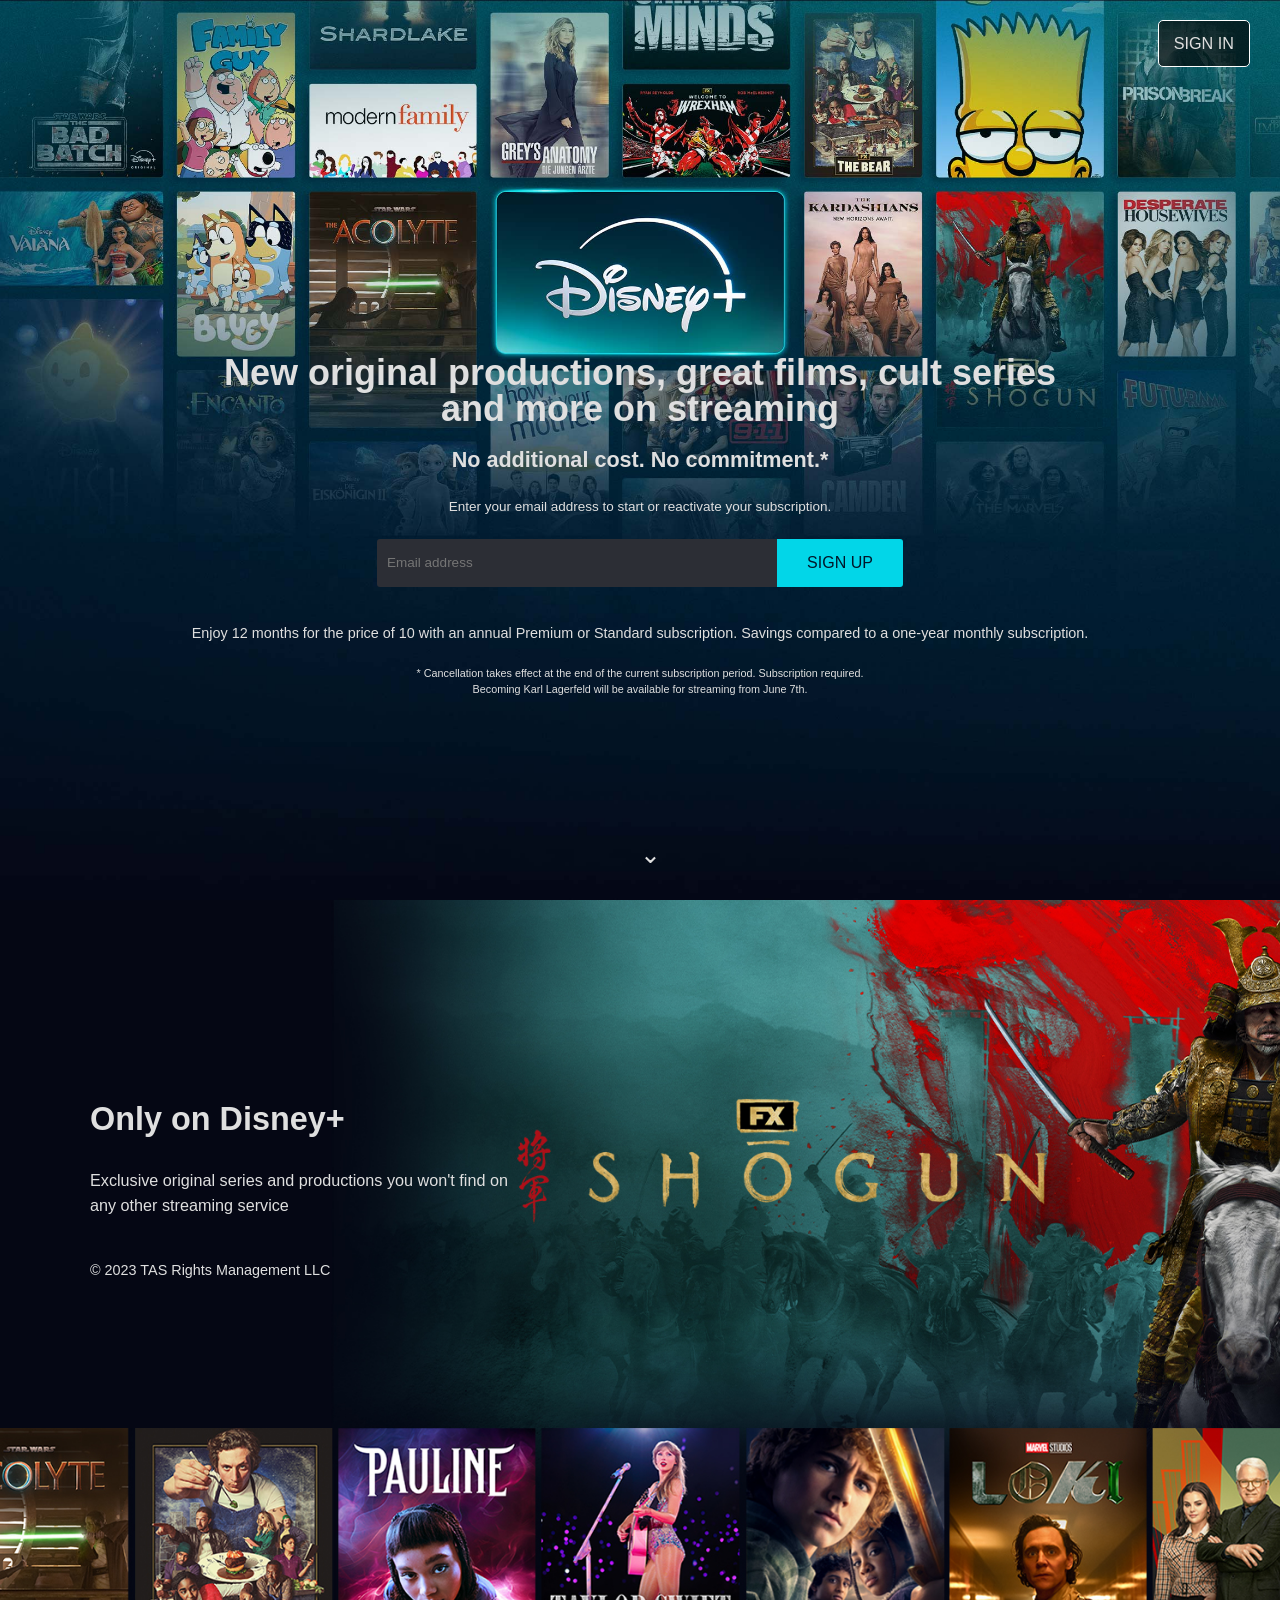
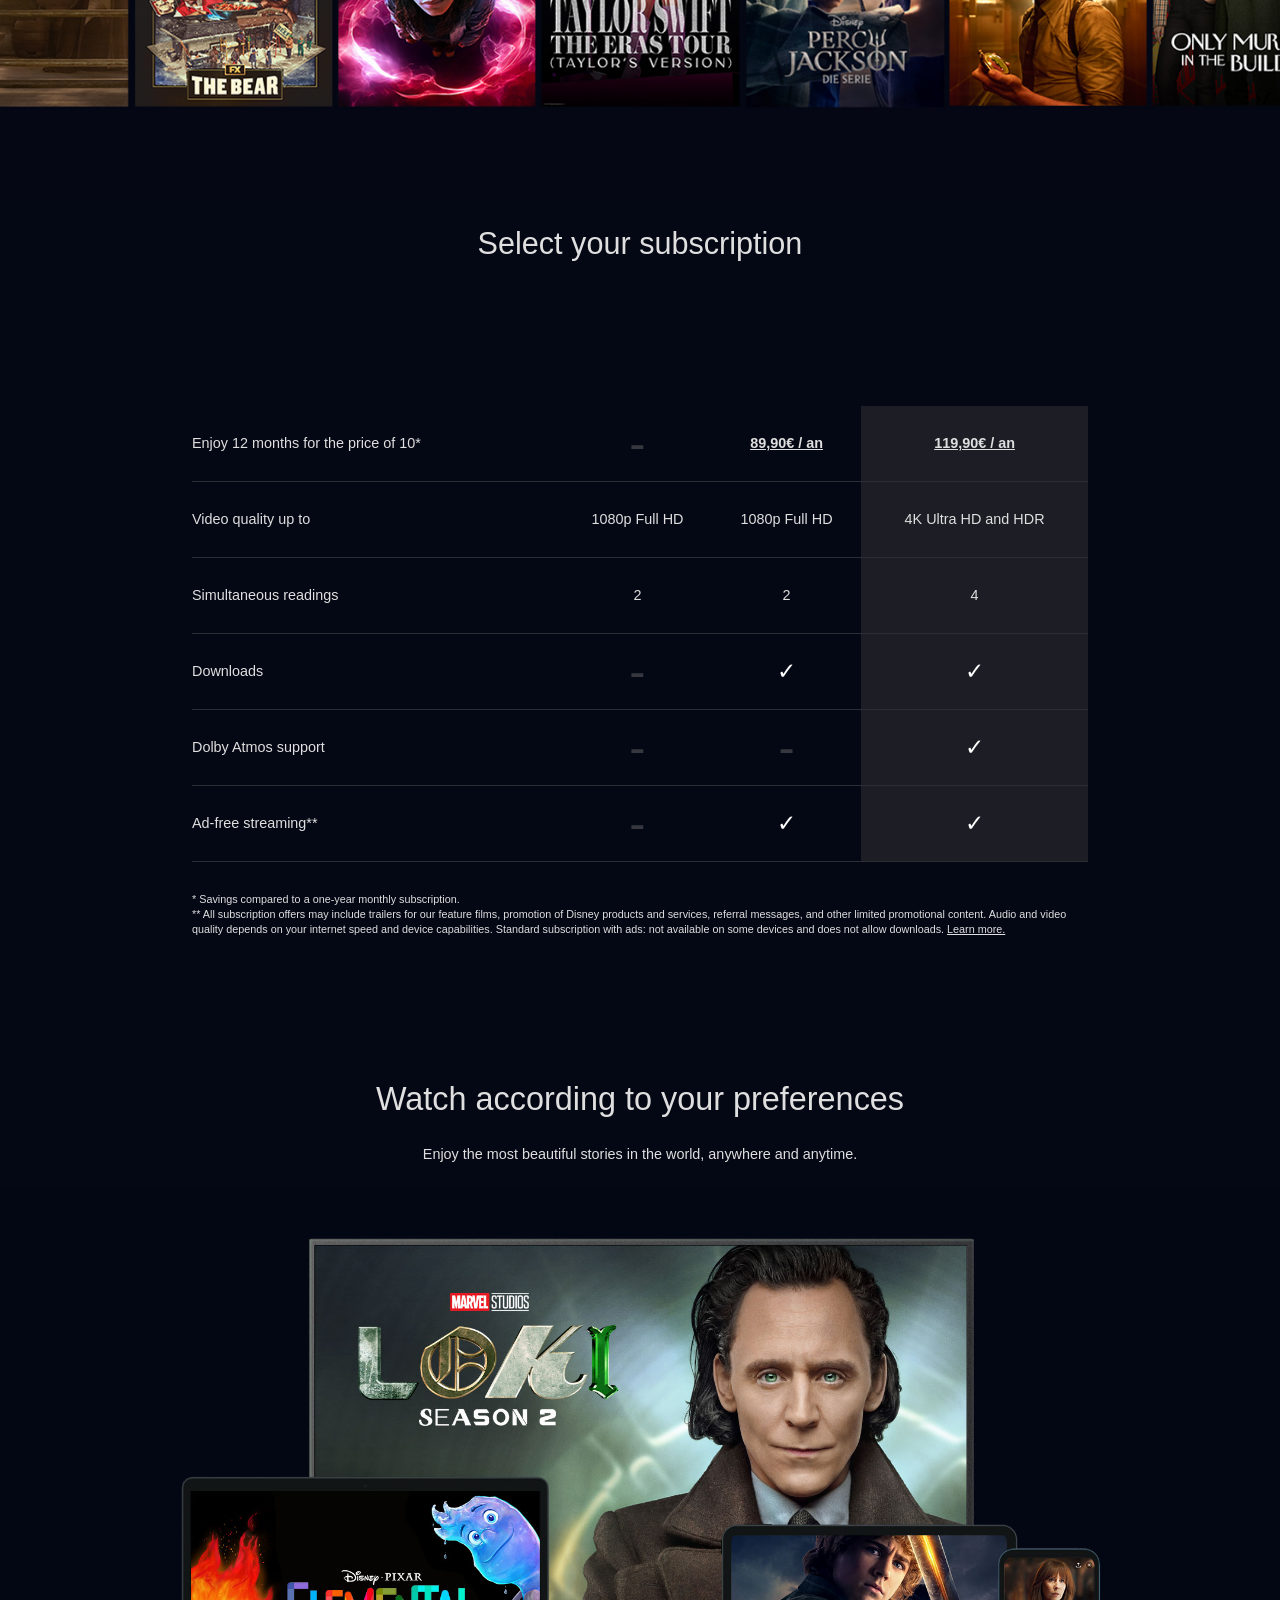
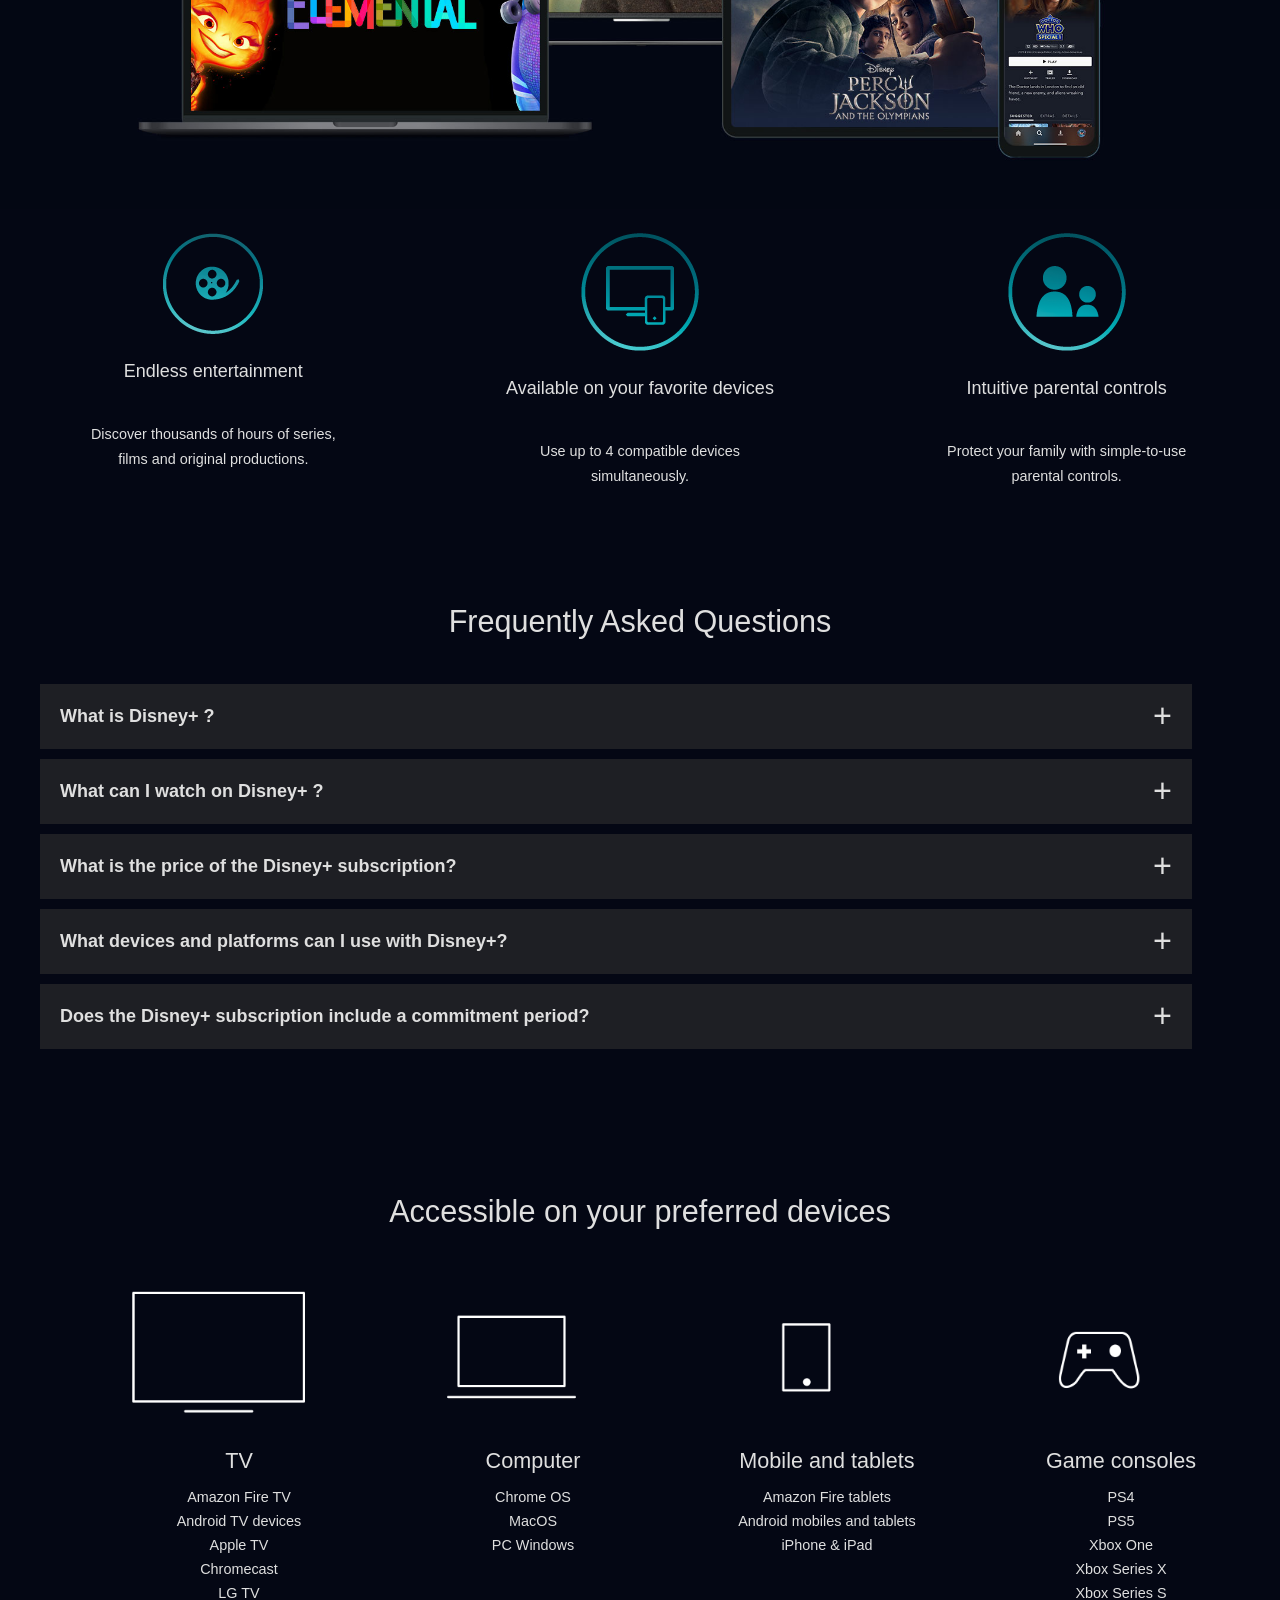
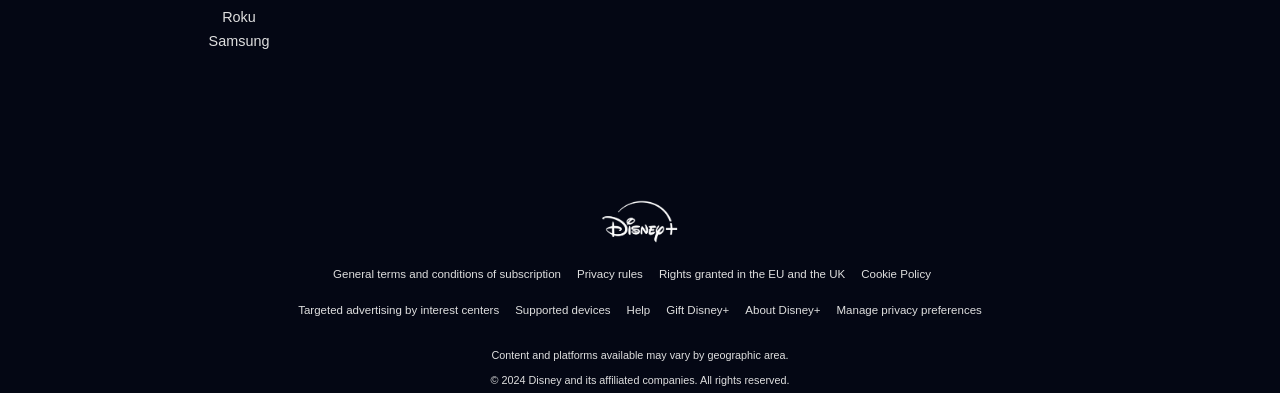
==== index_en.html @ adf080f6 "Ajout de la version anglaise du site" ====
<!DOCTYPE html>
<html lang="en">

<head>
    <meta charset="UTF-8">
    <meta name="viewport" content="width=device-width, initial-scale=1.0">
    <link rel="stylesheet" href="./css/normalize.css">
    <link rel="stylesheet" href="./css/style.css">
    <link rel="icon" href="./img/favicon-v2.ico" type="image/x-icon">
    <title>Disney+</title>
</head>

<body>
    <section class="page_accueil">
        <header class="header_disney">
            <a href="https://www.disneyplus.com/identity/login/enter-email" class="btn_identification">SIGN IN</a>
        </header>
        <div class="texte_central">
            <h1>New original productions, great films, cult series <br> and more on streaming</h1>
            <p class="engagement">No additional cost. No commitment.*</p>
            <p class="instruction">Enter your email address to start or reactivate your subscription.</p>
            <form class="formulaire">
                <input type="email" name="champ_mail" id="id_mail" placeholder="Email address" required>
                <button type="submit" class="btn_incription">SIGN UP</button>
            </form>
            <p class="offre">Enjoy 12 months for the price of 10 with an annual Premium or Standard subscription.
                Savings compared to a one-year monthly subscription.</p>
            <div>
                <p class="note_bas">* Cancellation takes effect at the end of the current subscription period.
                    Subscription required.</p>
                <p class="note_bas">Becoming Karl Lagerfeld will be available for streaming from June 7th.</p>
            </div>

            <div class="fleche"><a href="#disney">⌄</a></div>
        </div>

    </section>

    <section class="section_disney" id="disney">
        <div class="div_disney">
            <h2>Only on Disney+</h2>
            <p class="text_disney">Exclusive original series and productions you won't find on <br> any other streaming
                service</p>
            <p class="copy">© 2023 TAS Rights Management LLC</p>
        </div>
    </section>
    <section class="abonnement">
        <div class="container_abonnement">
            <h3 class="titre_abonnement">Select your subscription</h3>
            <div class="tableau_abonnement">
                <table>
                    <tbody>
                        <tr>
                            <th>Enjoy 12 months for the price of 10*</th>
                            <td class="trait">-</td>
                            <td class="prix">89,90€ / an</td>
                            <td class="prix fin">119,90€ / an</td>
                        </tr>

                        <tr>
                            <th>Video quality up to</th>
                            <td>1080p Full HD</td>
                            <td>1080p Full HD</td>
                            <td class="fin">4K Ultra HD and HDR</td>
                        </tr>
                        <tr>
                            <th>Simultaneous readings</th>
                            <td>2</td>
                            <td>2</td>
                            <td class="fin">4</td>
                        </tr>
                        <tr>
                            <th>Downloads</th>
                            <td class="trait">-</td>
                            <td class="coche">✓</td>
                            <td class="coche fin">✓</td>
                        </tr>
                        <tr>
                            <th>Dolby Atmos support</th>
                            <td class="trait">-</td>
                            <td class="trait">-</td>
                            <td class="coche fin">✓</td>
                        </tr>
                        <tr>
                            <th>Ad-free streaming**</th>
                            <td class="trait">-</td>
                            <td class="coche">✓</td>
                            <td class="coche fin">✓</td>
                        </tr>
                    </tbody>
                </table>
            </div>
            <div class="note_bas_tableau">
                <p>* Savings compared to a one-year monthly subscription.<br>** All subscription offers may include
                    trailers for our feature films, promotion of Disney products and services, referral messages, and
                    other limited promotional content. Audio and video quality depends on your internet speed and device
                    capabilities. Standard subscription with ads: not available on some devices and does not allow
                    downloads. <a
                        href="https://help.disneyplus.com/?utm_source=disneyplus&utm_medium=web&utm_campaign=EMEA-comp-chart&utm_content=home-page">Learn
                        more.</a></p>
            </div>
        </div>
    </section>
    <section class="pub">
        <h2>Watch according to your preferences</h2>
        <p>Enjoy the most beautiful stories in the world, anywhere and anytime.</p>
        <div class="image_pub"><img src="./img/original.jpeg" alt="Photo Loki"></div>
        <div class="benef_ligne">
            <div class="benef_item">
                <img src="./img/logo-bobine-film.png" alt="logo bobine de film">
                <h3>Endless entertainment</h3>
                <p>Discover thousands of hours of series, films and original productions.</p>
            </div>
            <div class="benef_item">
                <img src="./img/logo-ecran-couleur.png" alt="logo ecran">
                <h3>Available on your favorite devices</h3>
                <p>Use up to 4 compatible devices simultaneously.</p>
            </div>
            <div class="benef_item">
                <img src="./img/original_9.png" alt="Logo contrôle parental">
                <h3>Intuitive parental controls</h3>
                <p>Protect your family with simple-to-use parental controls.</p>
            </div>
        </div>
    </section>
    <section class="faq">
        <h3>Frequently Asked Questions</h3>
        <div class="contenu_faq">
            <div class="faq_item">
                <p class="faq_question">What is Disney+ ?<span class="icon">+</span></p>
                <div class="faq_reponse">
                    <p>Disney+ is the destination for all Disney, Pixar, Marvel, Star Wars, National
                        Geographic,Star and more.</p>
                </div>
            </div>
            <div class="faq_item">
                <p class="faq_question">What can I watch on Disney+ ? <span class="icon">+</span></p>
                <div class="faq_reponse">
                    <p>Disney+ offers a growing collection of stories:</p>
                    <ul>
                        <li>Exclusive original series and films</li>
                        <li>Timeless classics and recent successes from Walt Disney Animation Studios</li>
                        <li>Endless entertainment with comedies, dramas, stories inspired by real events and many other
                            contents</li>
                        <li>Moving stories for all ages animated by talented artists from Pixar
                        </li>
                        <li>The entire Star Wars saga and a large part of the Marvel Cinematic Universe</li>
                        <li>National Geographic documentaries, special productions, and much more.</li>
                    </ul>
                </div>
            </div>
            <div class="faq_item">
                <p class="faq_question">What is the price of the Disney+ subscription? <span class="icon">+</span></p>
                <div class="faq_reponse">
                    <p>You can choose among three subscription levels on Disney+:</p>
                    <ul>
                        <li>Premium (11,99 €/month or 119,90 €/year): Resolution up to 4K Ultra HD and HDR. 4
                            simultaneous
                            views. Downloads for offline viewing up to 10 devices. Dolby Atmos sound on compatible
                            content. No advertising.</li>
                        <li>Standard (8,99 €/month or 89,90 €/year): Resolution up to 1080p Full HD. 2 simultaneous
                            views.
                            Downloads for offline playback on up to 10 devices. 5.1 surround sound on compatible
                            content. Ad-free.</li>
                        <li>Standard with ads (5.99 €/month): Resolution up to 1080p Full HD. 2 simultaneous playbacks.
                            5.1 surround sound on compatible content.</li>
                    </ul>
                    <p>At the end of your subscription period, your subscription will automatically renew for the same
                        period at the then-current Premium rate (currently those listed above), unless you cancel it
                        beforehand or select a different offer.<br><br>You can also gift a year of Disney+ to a friend
                        or family member by clicking here.</p>
                    <p class="disclaimer">All subscription offers may include trailers for our feature films, promotion
                        of Disney products and services, referral messages, and other limited promotional content. Audio
                        and video quality depends on your internet speed and device capabilities. Standard subscription
                        with ads: not available on some devices and does not allow downloads. Learn more.</p>
                </div>
            </div>
            <div class="faq_item">
                <p class="faq_question">What devices and platforms can I use with Disney+? <span
                        class="icon">+</span></p>
                <div class="faq_reponse">
                    <p>Disney+ is accessible on mobiles, web browsers, gaming consoles, TV decoders and connected TVs. Click here to find the complete list of compatible devices.</p>
                </div>
            </div>
            <div class="faq_item">
                <p class="faq_question">Does the Disney+ subscription include a commitment period?<span
                        class="icon">+</span></p>
                <div class="faq_reponse">
                    <p>Disney+ is without commitment and you can cancel your subscription whenever you want.
                        Cancellation will be effective at the end of the period for which you have paid. To cancel your
                        subscription, follow these 6 steps:</p>
                    <ol>
                        <li>Log in at www.DisneyPlus.com</li>
                        <li>Select your profile</li>
                        <li>Select Account</li>
                        <li>Select your subscription</li>
                        <li>Select Cancel subscription</li>
                        <li>Select Continue to cancel</li>
                    </ol>
                    <p>For more information, click here.</p>
                </div>
            </div>
        </div>
    </section>
    <section class="appareil">
        <h3>Accessible on your preferred devices</h3>
        <div class="appareil_container">
            <div class="appareil_item">
                <img src="./img/logo-television.png" alt="TV" class="appareil_icon">
                <h3>TV</h3>
                <ul>
                    <li>Amazon Fire TV</li>
                    <li>Android TV devices</li>
                    <li>Apple TV</li>
                    <li>Chromecast</li>
                    <li>LG TV</li>
                    <li>Roku</li>
                    <li>Samsung</li>
                </ul>
            </div>
            <div class="appareil_item">
                <img src="./img/logo-ecran-ordinateur.png" alt="Computer" class="appareil_icon">
                <h3>Computer</h3>
                <ul>
                    <li>Chrome OS</li>
                    <li>MacOS</li>
                    <li>PC Windows</li>
                </ul>
            </div>
            <div class="appareil_item">
                <img src="./img/logo-tablet.png" alt="Mobile" class="appareil_icon">
                <h3>Mobile and tablets</h3>
                <ul>
                    <li>Amazon Fire tablets</li>
                    <li>Android mobiles and tablets</li>
                    <li>iPhone & iPad</li>
                </ul>
            </div>
            <div class="appareil_item">
                <img src="./img/logo-manette.png" alt="Console" class="appareil_icon">
                <h3>Game consoles</h3>
                <ul>
                    <li>PS4</li>
                    <li>PS5</li>
                    <li>Xbox One</li>
                    <li>Xbox Series X</li>
                    <li>Xbox Series S</li>
                </ul>
            </div>
        </div>
    </section>
    <footer>
        <div class="footer_container">
            <div class="footer_logo">
                <img src="./img/grand-logo-disney-plus.png" alt="logo Disney+" class="logo_disney_bas">
            </div>
            <div class="footer_liens">
                <ul>
                    <li> <a href="https://www.disneyplus.com/fr-fr/legal/conditions-g%C3%A9n%C3%A9rales-d'abonnement">General terms and conditions of subscription</a></li>
                    <li> <a href="https://www.disneyplus.com/fr-fr/legal/r%C3%A8gles-de-respect-de-la-vie-priv%C3%A9e">Privacy rules</a></li>
                    <li>
                        <a href="https://www.disneyplus.com/fr-fr/legal/droits-donn%C3%A9es-dans-l'ue-et-au-r-u">Rights granted in the EU and the UK</a>
                    </li>
                    <li> <a href="https://www.disneyplus.com/fr-fr/legal/politique-de-cookies">Cookie Policy</a>
                    </li>
                    <li></li>
                </ul>
                <ul>
                    <li><a href="#">Targeted advertising by interest centers</a></li>
                    <li><a
                            href="https://help.disneyplus.com/article/disneyplus-devices-supported/?utm_source=disneyplus&utm_medium=web&utm_campaign=unauthenticated-site-footer&utm_content=supported-devices">Supported devices</a></li>
                    <li> <a
                            href="https://help.disneyplus.com/?utm_source=disneyplus&utm_medium=web&utm_campaign=unauthenticated-site-footer&utm_content=home-page">Help</a>
                    </li>
                    <li> <a href="https://www.disneyplus.com/fr-fr/welcome/gift-subscription">Gift Disney+</a></li>
                    <li><a
                            href="https://help.disneyplus.com/article/disneyplus-introduction?utm_source=disneyplus&utm_medium=web&utm_campaign=unauthenticated-site-footer&utm_content=introduction">About Disney+</a></li>
                    <li><a href="https://www.disneyplus.com/fr-fr">Manage privacy preferences</a></li>
                </ul>
            </div>
            <div class="copyright">
                <p>Content and platforms available may vary by geographic area.</p>
                <p>© 2024 Disney and its affiliated companies. All rights reserved.</p>
            </div>
        </div>
    </footer>
    <script src="./js/faq.js"></script>
</body>

</html>
---- css/style.css ----
* {
  font-family: Inspire, sans-serif;
  font-style: normal;
  font-weight: 400;
  color: rgb(223, 223, 223);
  font-size: 18px;
  line-height: 25px;
  
}
*, *::before, *::after {
  box-sizing: border-box;
}

html,
body {
  width: 100%;
  overflow-x: hidden;
}

body {
  background-color: #040714 ;
  margin: 0;
}

.header_disney {
  display: flex;
  justify-content: flex-end;
  padding: 20px 30px;
}
#id_mail {
  padding: 10px;
  height: 48px;
  width: 400px;
  border: none;
  border-radius: 3px 0 0 3px;
  font-size: 0.75em;
  background-color: #2c2e35;
  margin: 0;
}

.btn_identification {
  text-decoration: none;
  background-color: #040404ac;
  display: inline-block;
  padding: 10px 15px;
  border: 1px solid white;
  border-radius: 5px;
  font-size: 0.9em;
}

.page_accueil {
  background-image: url(../img/original_2.jpeg);
  background-size: cover;
  background-repeat: no-repeat;
  background-position: center;
  min-height: 100vh;
  position: relative;
  background-color: rgba(0, 0, 0, 0.4);
  display: flex;
  flex-direction: column;
}

.texte_central {
  display: flex;
  flex-direction: column;
  justify-content: center;
  align-items: center;
  text-align: center;
  padding: 0 20px;
  margin-top: 70px;
  flex: 1;
  
}
.texte_central h1 {
  font-size: 2em;
  font-weight: 600;
  line-height: 1em;
  margin: 0;
}
.engagement {
  font-size: 1.2em;
  margin-top: 20px;
  font-weight: 600;
}
.instruction {
  font-size: 0.75em;
  font-weight: 200;
  margin: 0;
  padding: 0;
}

.formulaire {
  display: flex;
  flex-direction: row;
  gap: 0;
  justify-content: center;
  align-items: stretch;
  flex-wrap: nowrap;
  width: min(92%, 640px);
  margin: 20px auto;

}
#id_mail {
  padding: 10px;
  height: 48px;
  width: 100%;
  max-width: 400px;
  min-width: 0;
  flex: 1 1 auto;
  border: none;
  border-radius: 3px 0 0 3px;
  font-size: 0.75em;
  background-color: #2c2e35;
  margin: 0;
}

.btn_incription {
  background-color: #02d6e8;
  border: none;
  font-size: 16px;
  color: #02172a;
  padding: 8px 30px;
  white-space: nowrap;
  font-weight: 450;
  border-radius: 0 3px 3px 0;
  margin: 0;
  cursor: pointer;
}

@media (max-width: 768px) {
  .formulaire {
    flex-direction: column;
    gap: 10px;
    width: min(92%, 460px);
  }

  #id_mail {
    max-width: none;
    box-sizing: border-box;
    border-radius: 3px;
    height: auto;
  }

  .btn_incription {
    width: 100%;
    border-radius: 3px;
    padding: 10px 16px;
  }
}

.offre{
    font-size: 0.8em;
    font-weight: 200;
}

.note_bas{
    font-size: 0.6em;
    line-height: 0.4em;
    font-weight: 100;
}

.fleche{
  position: absolute;
  left: 50%;
  bottom: 30px;
}



.fleche a{
    font-size: 1.4em;
    text-decoration: none;
}

.fleche:hover {
    animation: bounce 3s infinite;
}
@keyframes bounce {
  0%, 100% {
    transform: translateY(0);
  }
  50% {
    transform: translateY(10px);
  }
}

.section_disney {
  background-image: url(../img/original_4.jpeg);
  background-size: cover;
  background-repeat: no-repeat;
  background-position: center;
  min-height: 100vh;
  position: relative;
  display: flex;
  align-items: center;
}
.section_disney h2 {
  text-align: left;
  margin: 0;
  font-size: 1.8em;
  line-height: 1.1;
  font-weight: bold;
  margin-bottom: 30px;
}
.text_disney {
  font-size: 0.9em;
  font-weight: 100;
  margin: 0;
  padding: 0;
}
.copy {
  font-size: 0.8em;
  font-weight: 100;
  margin-top: 40px;
}
.div_disney {
  max-width: 600px;
  padding: 0 50px;
  transform: translate(40px, -150px);

}

.titre_abonnement {
  text-align: center;
  font-size: 1.7em;
  margin-bottom: 150px;
}

table, td {
  border-bottom: 1px solid #2c2e35;
  border-collapse: collapse;
  
  text-align: center;
  font-weight: 200;
  font-size: 0.8em;
  margin: 0 auto;
  
}
th{
  border-bottom: 1px solid #2c2e35;
  border-collapse: collapse;
  font-weight: 200;
  font-size: 0.8em;
  text-align: left;
  
}

table, tbody, td, th{
  padding: 25px 0px;
}

table{
  width: 70%;
}
.fin{
  background-color: #292a2ea9;
}
.prix{
  font-weight: bold;
  text-decoration: underline;
}

.trait{
  font-size: 2.7em;
  color: #37383f;
}
.coche{
  font-size: 1.3em;
  color: #ffffff;
}

.note_bas_tableau{
  text-align: left;
  width: 70%;
  margin: 0 auto;
  margin-bottom: 150px;
  
}
.note_bas_tableau p{
  font-size: 0.6em;
  font-weight: 100;
  line-height: 1.4em;
  margin: 0;
  padding: 0;
  margin-top: 30px;
}
.note_bas_tableau p + p {
  margin-top: 8px;
}
.note_bas_tableau p a {
  font-size: 1em;
  line-height: inherit;
  font-weight: inherit;
}


.pub{
  align-items: center;
  text-align: center;
  margin-bottom: 100px;
}
.pub h2{
  font-size: 1.8em;
  margin-bottom: 10px;
}
.pub p{
  font-size: 0.8em;
  font-weight: 100;
  margin: 0;
  padding: 20px;
}
.image_pub {
  display: flex;
  justify-content: center;
  align-items: center;
}

.image_pub img {
  margin: 0 auto;
  height: auto;
  width: 100%;
  max-width: 1300px;
}

.benef_ligne {
  display: flex;
  flex-direction: row;
  justify-content: space-around;
  align-items: flex-start;
  flex-wrap: wrap;
  height: auto;
  padding-top: 24px;

}
.benef_item {
  text-align: center;
  width: 300px;
}

.faq{
  margin-bottom: 150px;
}

.faq h3 {
  text-align: center;
  font-size: 1.7em;
  font-weight: 400;
  margin-bottom: 50px;
}

.contenu_faq .faq_item {
  background-color: #1e1f24;
  margin : 0 0 10px 40px;
  width: 90%;
}

.contenu_faq p{
  padding: 20px;
  margin: 0;
  display: flex;
  justify-content: space-between;
  align-items: center;
}

.contenu_faq .faq_question {
  cursor: pointer;
}

.contenu_faq .faq_reponse {
  display: none;
  margin-top: 0;
  padding-top: 0px;
  line-height: 1.5;
  background-color: transparent;
  padding-bottom: 10px;
}
.contenu_faq .faq_reponse p{
  font-size: 0.85em;
  margin: 0;
  padding: 5 20px;
}

.faq_question{
  font-weight: 600;
  font-size: 1em;
}

.contenu_faq .faq_reponse li{
  font-size: 0.85em;
  padding: 5px;
  margin-left: 30px;
}

.contenu_faq .faq_reponse .disclaimer {
  font-size: 0.60em;
  line-height: 1.45;
}

.contenu_faq .faq_reponse ul{
  margin: auto;
}

.contenu_faq .faq_item.active .faq_reponse {
  display: block;
}

.contenu_faq .faq_item.active .faq_question {
  padding-bottom: 8px;
}

.contenu_faq .icon {
  margin-left: 16px;
  font-size: 1.8em;
}

.contenu_faq .faq_item.active .icon {
  font-size: 1.9em;
  line-height: 1;
  display: inline-block;
  transform: scaleX(1.6);
}

.appareil{
  margin-bottom: 150px;
}

.appareil  h3{
  text-align: center;
  font-size: 1.7em;
  font-weight: 400;
  margin-bottom: 50px;
}

.appareil ul {
  list-style: none;
  margin: 0;
  padding: 0;
  width: 100%;
}

.appareil li {
  text-align: center;
  font-size: 0.8em;
  margin-left: 80px;
  margin-bottom: -5px;
  font-weight: 100;
  
}

.appareil_item {
  display: flex;
  flex-direction: column;
  align-items: center;
  text-align: center;
}

.appareil_item h3 {
  text-align: center;
  margin-left: 80px;
  margin-bottom: 12px;
  margin-top: 0;
  font-size: 1.2em;
}

.appareil_item ul {
  width: auto;
  margin: 0 auto;
  display: flex;
  flex-direction: column;
  align-items: center;
  gap: 4px;
}

.appareil_container {
  display: grid;
  grid-template-columns: repeat(auto-fit, minmax(220px, 1fr));
  gap: 24px;
  width: 90%;
  max-width: 1200px;
  margin: 0 auto;
}

.appareil_icon {
  width: clamp(250px, 24vw, 370px);
  height: auto;
  margin: 0 auto 20px;
}






.logo_disney_bas {
  width: 120px;
}

.footer_logo {
  text-align: center;
}

.footer_logo img {
  width: 80px;
}
.footer_liens ul {
  list-style: none;
  display: flex;
  flex-wrap: nowrap;
  justify-content: center;
  gap: 16px;
  margin: 10px auto;
  padding: 0;
  
}

.footer_liens li , .footer_liens a {
  font-size: 0.8em;
  font-weight: 100;
}

.footer_liens a {
  text-decoration: none;
}

.copyright{
  margin-top: 20px;
}

.copyright p{
  text-align: center;
  font-size: 0.6em;
  font-weight: 100;
  margin: 0;
  
}



@media (min-width: 769px) and (max-width: 1024px) {
  .footer_liens ul {
    flex-wrap: wrap;
    overflow-x: hidden;
    justify-content: center;
  }

  .footer_liens li {
    white-space: normal;
  }
}








@media (max-width: 768px) {
  .appareil_container {
    grid-template-columns: repeat(2, minmax(0, 1fr));
  }

  .appareil_icon {
    width: clamp(140px, 28vw, 210px);
  }

  .appareil li, .appareil_item h3  {
    margin-left: 0px;
  }

  .footer_liens ul {
    flex-wrap: wrap;
    overflow-x: hidden;
    justify-content: center;
  }

  .footer_liens li {
    white-space: normal;
  }
}
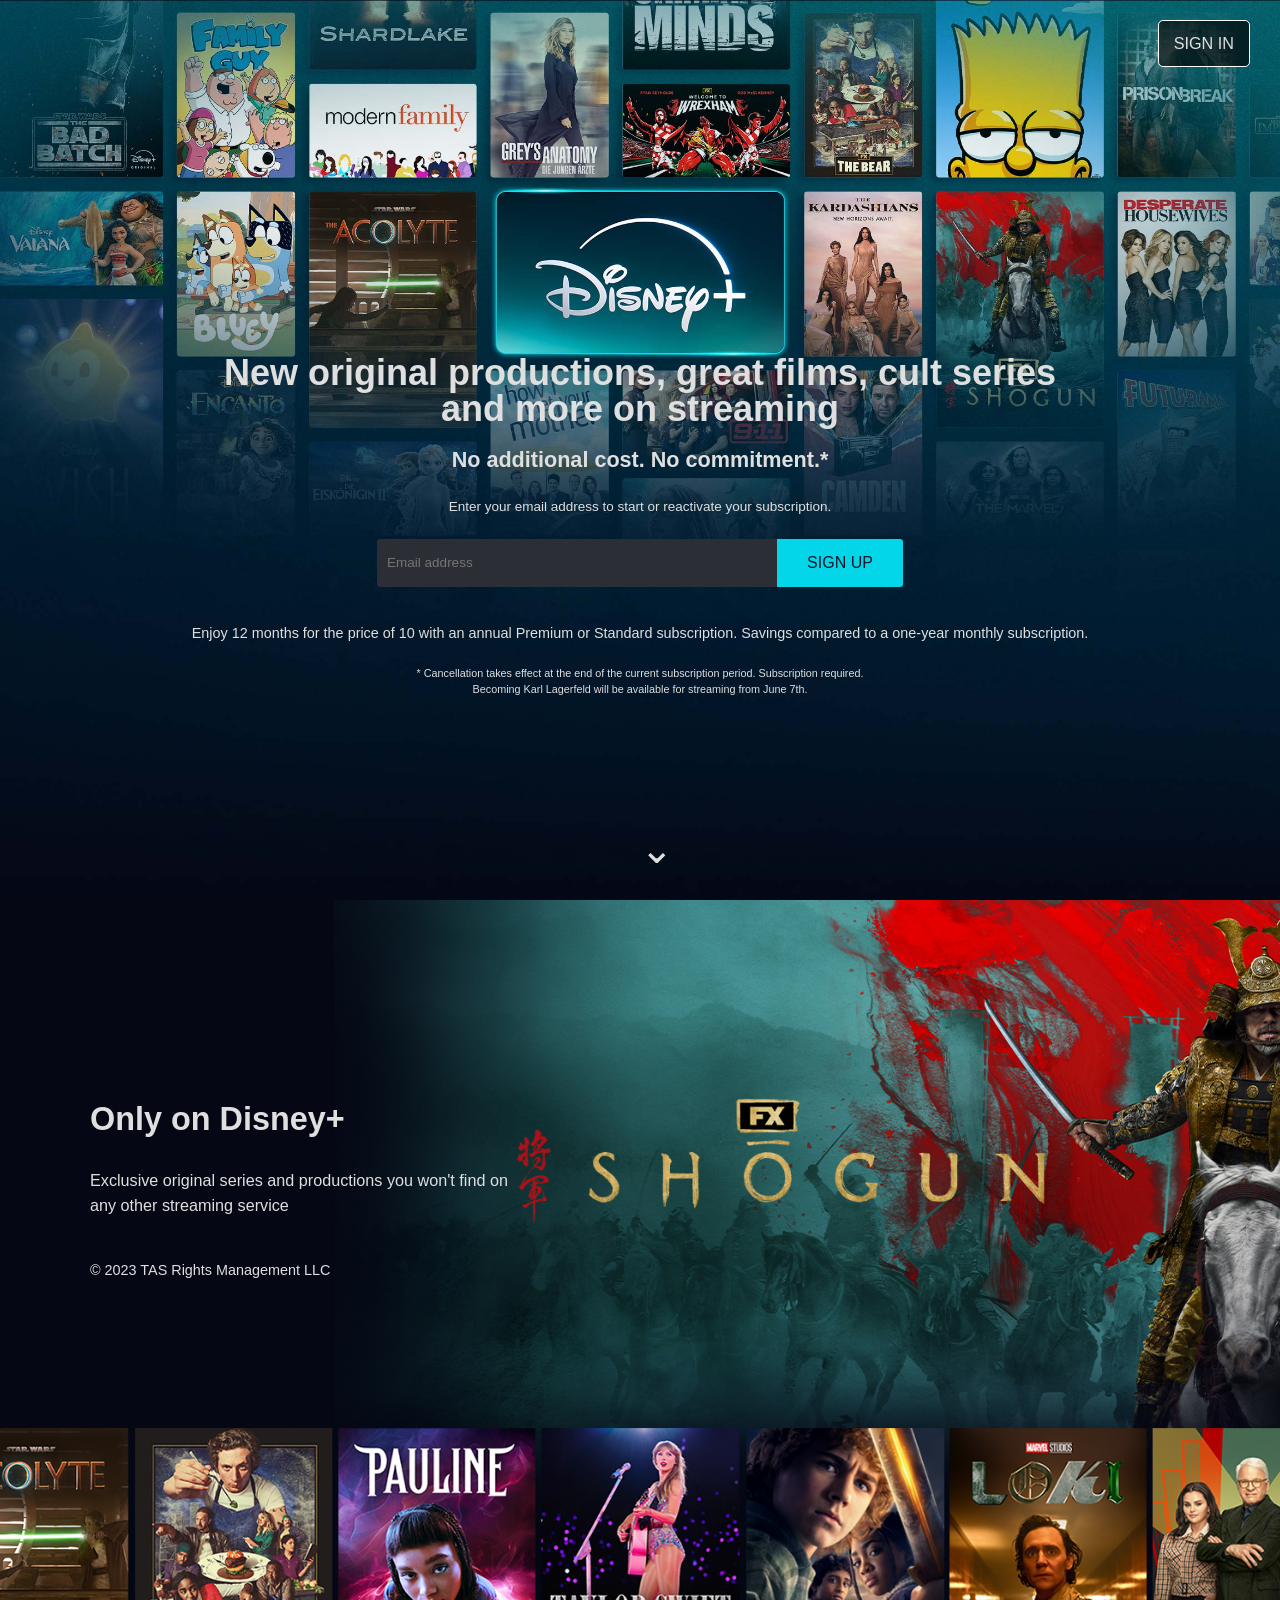
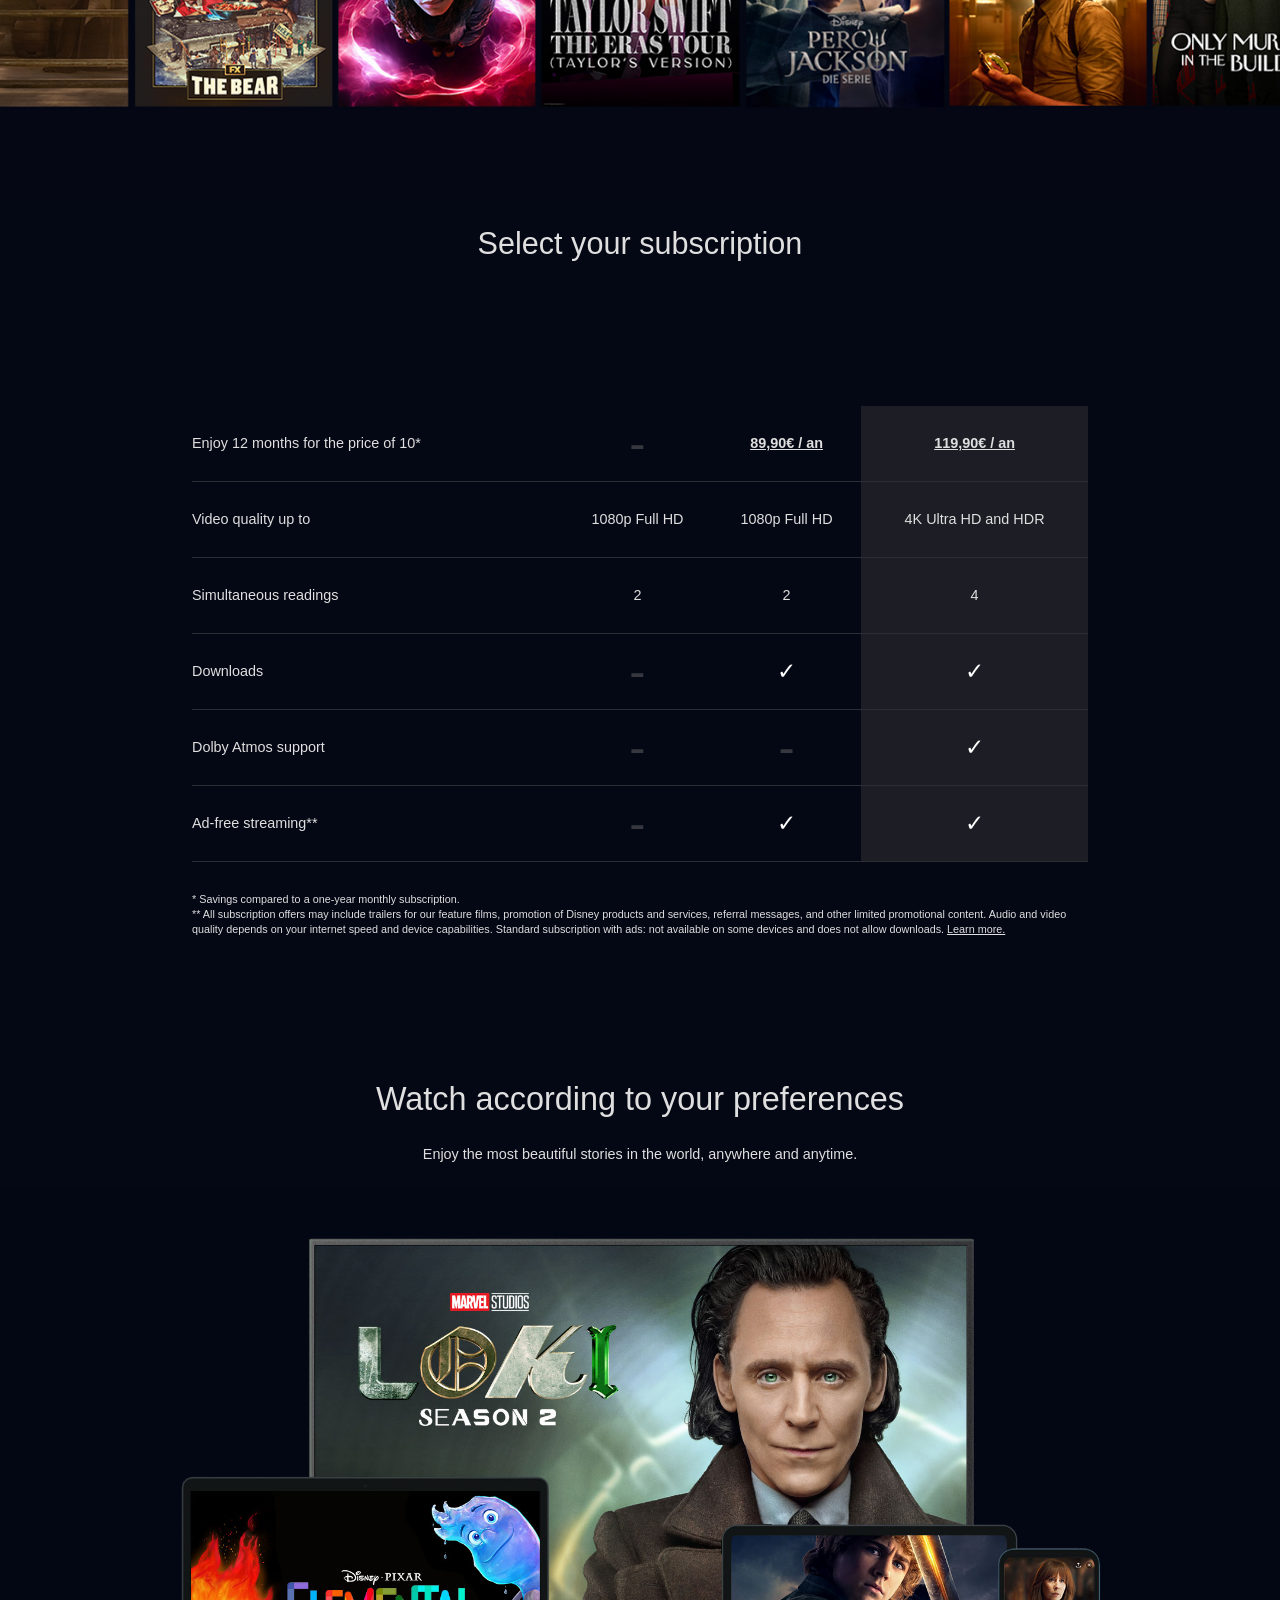
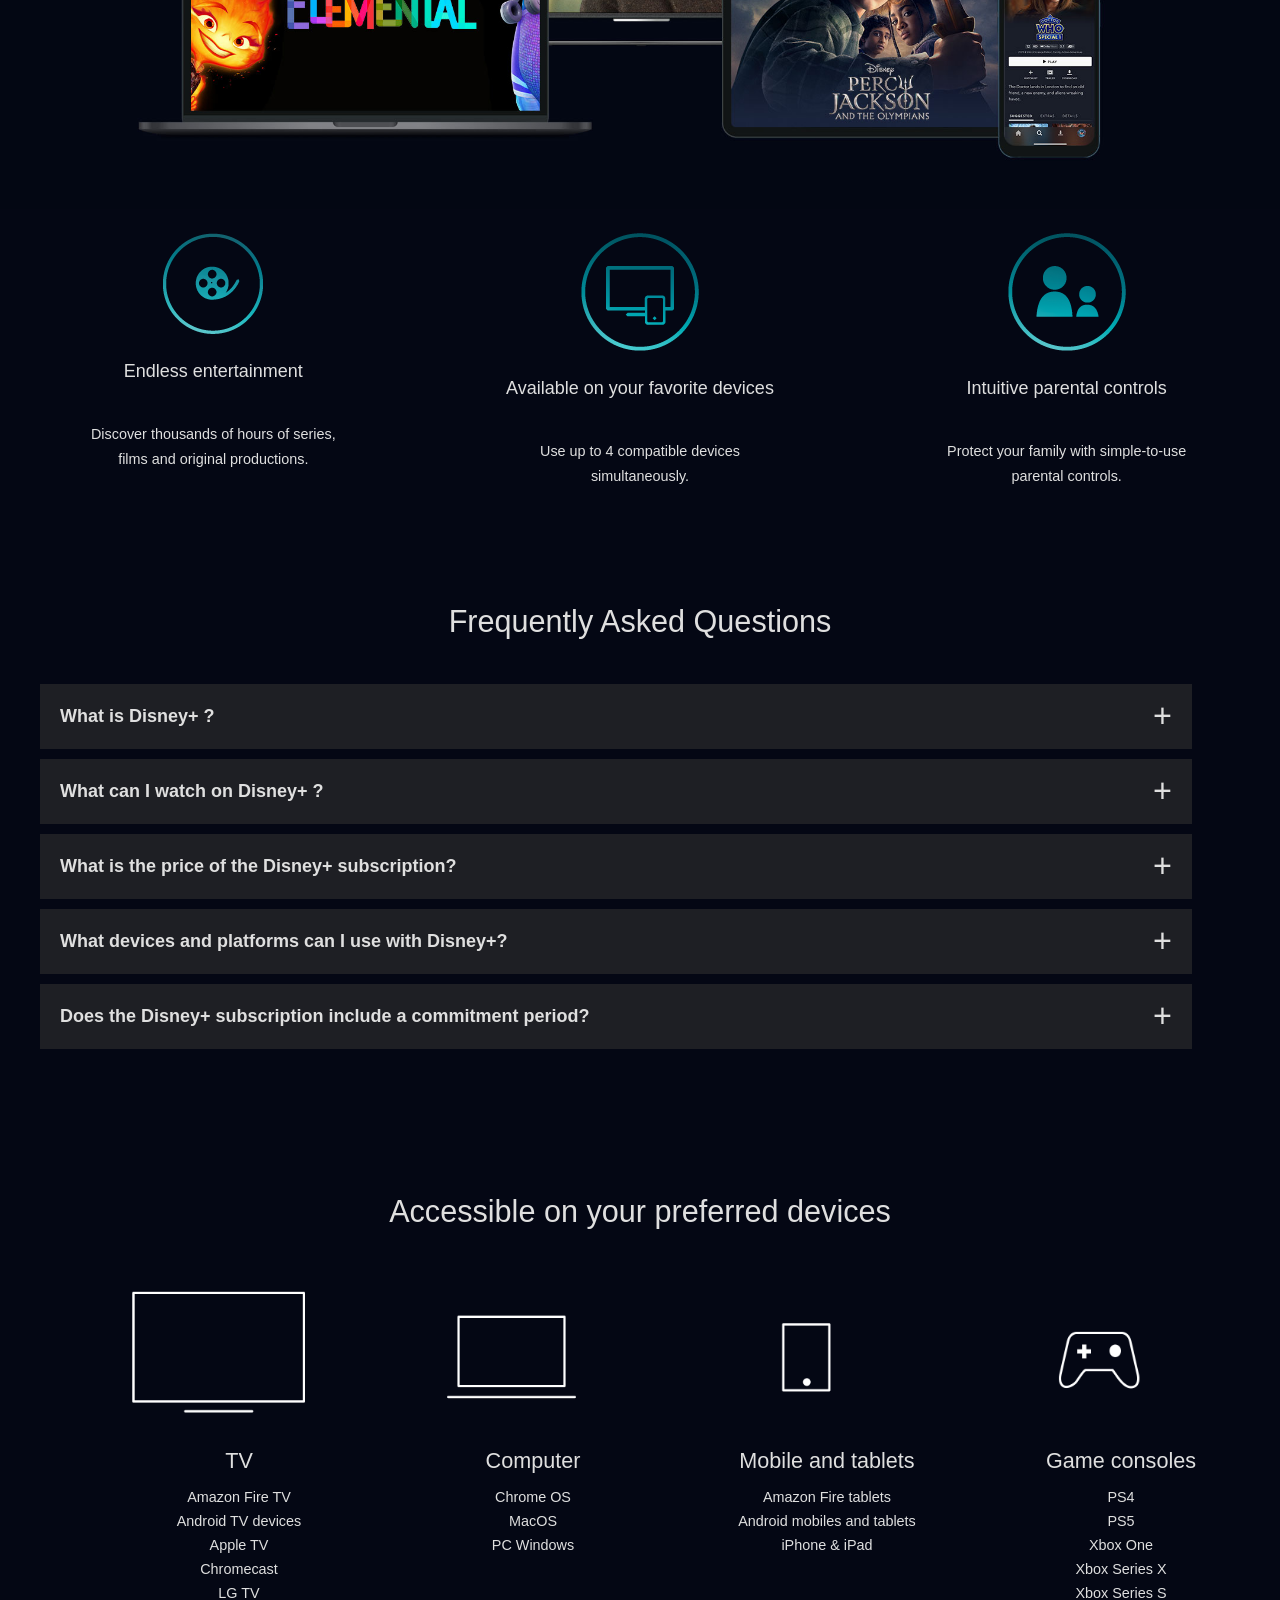
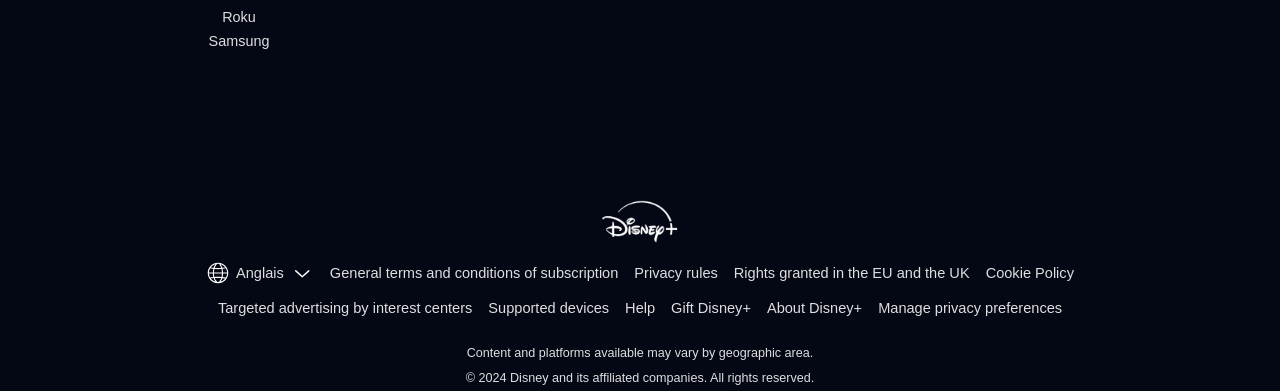
==== commit 7a3b05fe: "ajout de le liste des langues" ====
--- a/index_en.html
+++ b/index_en.html
@@ -256,6 +256,15 @@
             </div>
             <div class="footer_liens">
                 <ul>
+                    <li class="language_item"><a href="" class="language_toggle">
+                        <img src="./img/logo-planete.svg" alt="globe " class="planete"> Anglais
+                        <img src="./img/logo-valide-noir.svg" alt="fleche language" class="arrow_language">
+                    </a>
+                        <ul class="language_liste">
+                            <li><a href="./index.html">Français</a></li>
+                            <li><a href="./index_en.html">Anglais</a></li>
+                        </ul>
+                    </li>
                     <li> <a href="https://www.disneyplus.com/fr-fr/legal/conditions-g%C3%A9n%C3%A9rales-d'abonnement">General terms and conditions of subscription</a></li>
                     <li> <a href="https://www.disneyplus.com/fr-fr/legal/r%C3%A8gles-de-respect-de-la-vie-priv%C3%A9e">Privacy rules</a></li>
                     <li>
@@ -263,7 +272,7 @@
                     </li>
                     <li> <a href="https://www.disneyplus.com/fr-fr/legal/politique-de-cookies">Cookie Policy</a>
                     </li>
-                    <li></li>
+                    
                 </ul>
                 <ul>
                     <li><a href="#">Targeted advertising by interest centers</a></li>
--- a/css/style.css
+++ b/css/style.css
@@ -168,7 +168,7 @@
 
 
 .fleche a{
-    font-size: 1.4em;
+    font-size: 2.2em;
     text-decoration: none;
 }
 
@@ -502,7 +502,7 @@
 .footer_logo img {
   width: 80px;
 }
-.footer_liens ul {
+.footer_liens > ul {
   list-style: none;
   display: flex;
   flex-wrap: nowrap;
@@ -514,12 +514,61 @@
 }
 
 .footer_liens li , .footer_liens a {
-  font-size: 0.8em;
+  font-size: 0.9em;
   font-weight: 100;
 }
 
 .footer_liens a {
   text-decoration: none;
+  display: flex;
+  align-items: center;
+  gap: 6px;
+}
+
+.language_item {
+  position: relative;
+}
+
+.language_liste {
+  display: none;
+  position: absolute;
+  top: 100%;
+  left: 0;
+  margin: 0;
+  padding: 8px 10px;
+  list-style: none;
+  background-color: #040714;
+  border: 1px solid #2c2e35;
+  z-index: 10;
+  flex-direction: column;
+  gap: 6px;
+}
+
+.language_liste a {
+  white-space: nowrap;
+}
+
+.language_item:has(.planete:hover) .language_liste,
+.language_item:has(.language_liste:hover) .language_liste {
+  display: flex;
+}
+
+.language_toggle:hover + .language_liste,
+.language_item:hover .language_liste {
+  display: flex;
+}
+
+.footer_liens a img {
+  height: 24px;
+  width: auto;
+  display: block;
+}
+.planete{
+  filter: invert(1);
+  
+}
+.arrow_language {
+  filter: invert(1);
 }
 
 .copyright{
@@ -528,7 +577,7 @@
 
 .copyright p{
   text-align: center;
-  font-size: 0.6em;
+  font-size: 0.7em;
   font-weight: 100;
   margin: 0;
   
@@ -537,7 +586,7 @@
 
 
 @media (min-width: 769px) and (max-width: 1024px) {
-  .footer_liens ul {
+  .footer_liens > ul {
     flex-wrap: wrap;
     overflow-x: hidden;
     justify-content: center;
@@ -569,6 +618,7 @@
   }
 
   .footer_liens ul {
+  .footer_liens > ul {
     flex-wrap: wrap;
     overflow-x: hidden;
     justify-content: center;
@@ -578,3 +628,4 @@
     white-space: normal;
   }
 }
+}
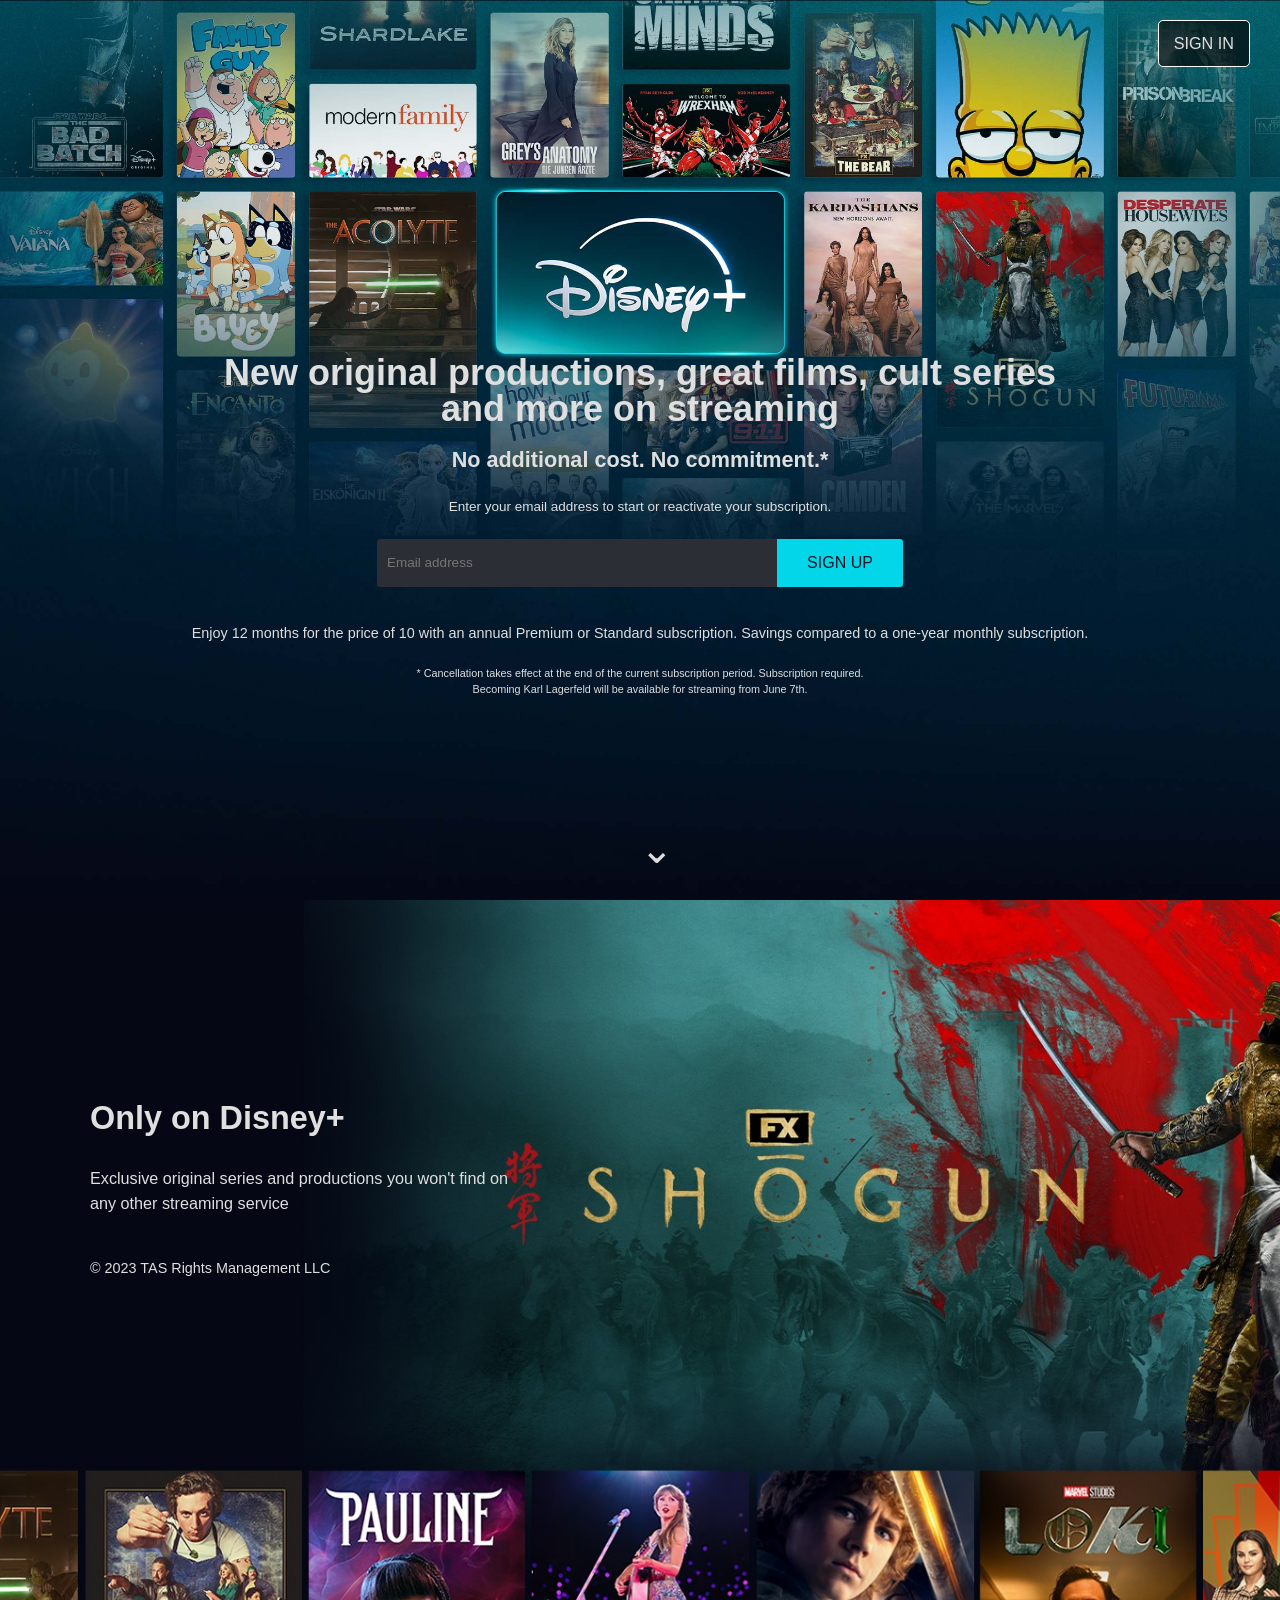
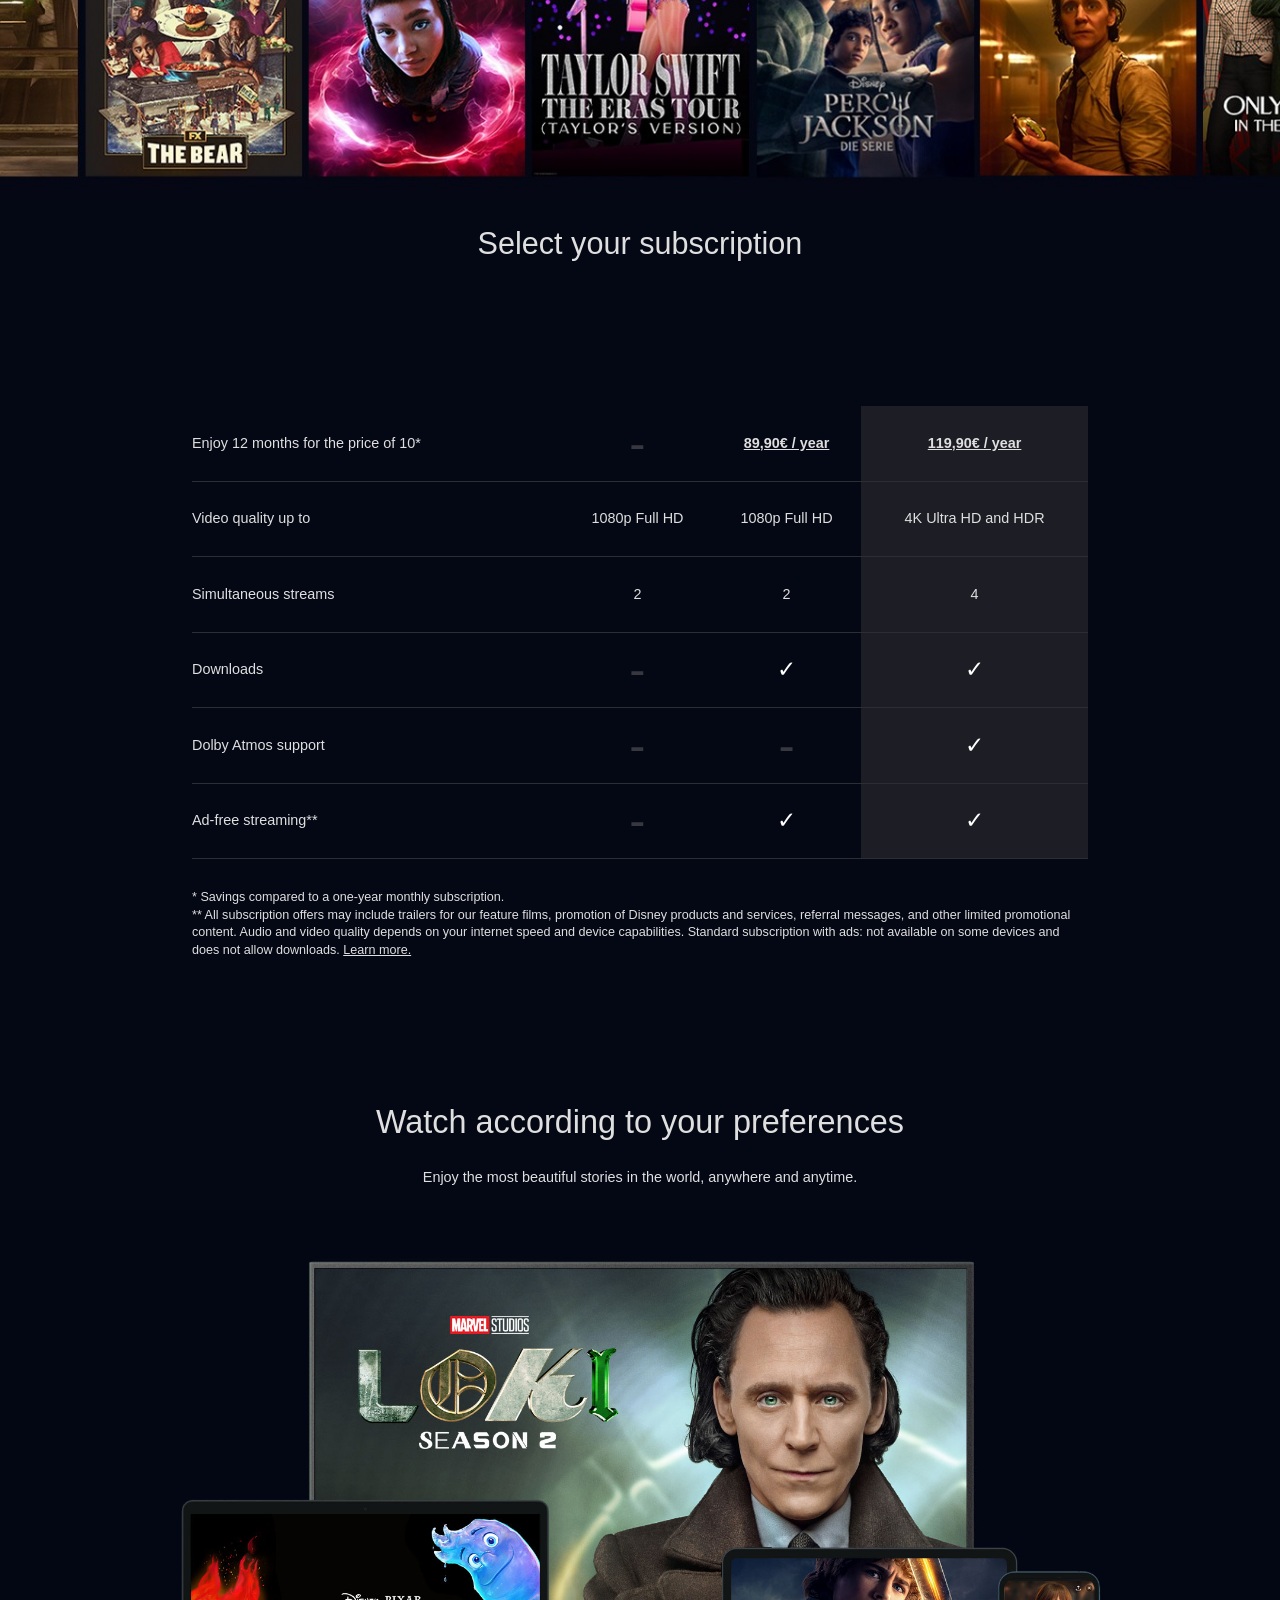
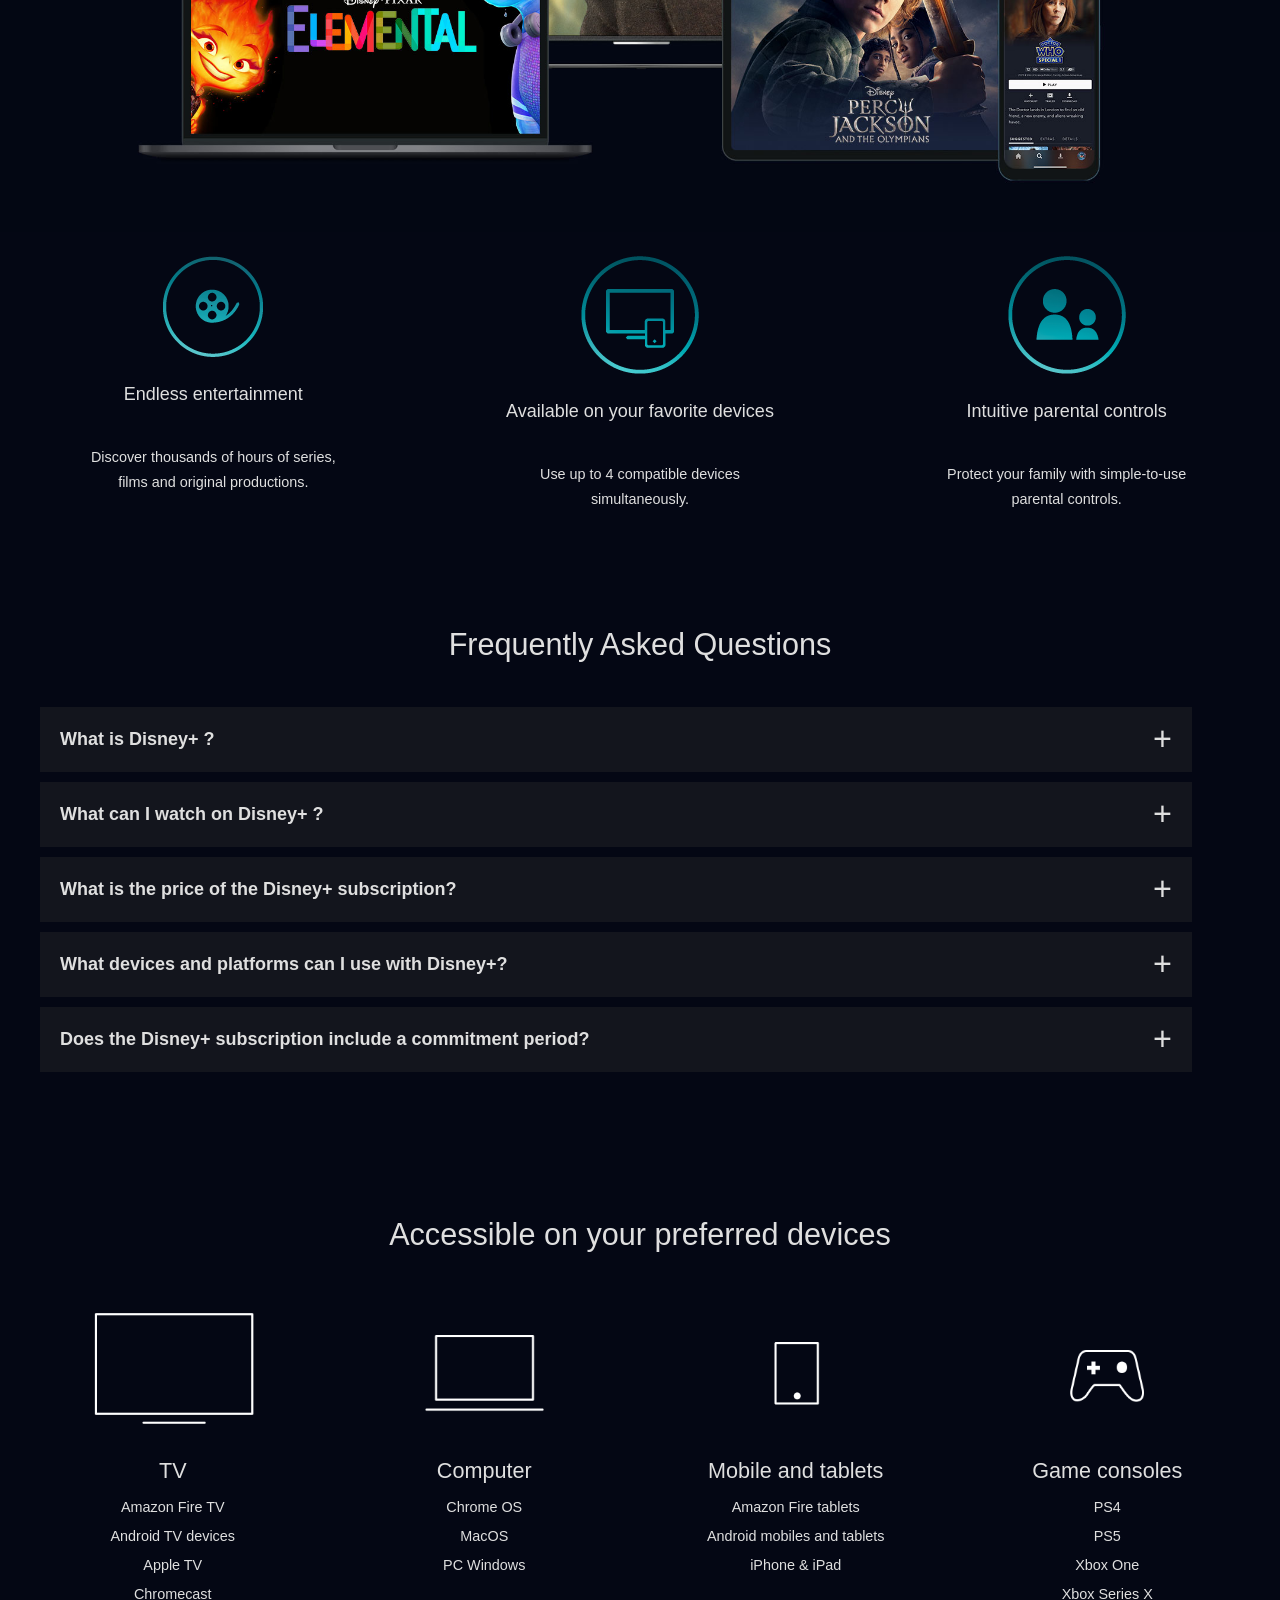
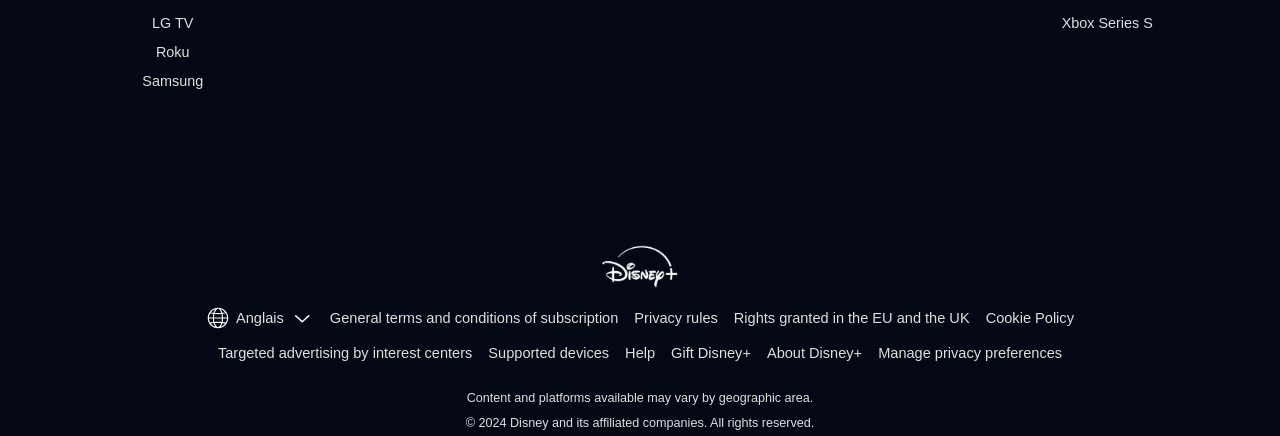
==== commit 663f2b72: "finalisation v1" ====
--- a/index_en.html
+++ b/index_en.html
@@ -42,6 +42,7 @@
             <p class="text_disney">Exclusive original series and productions you won't find on <br> any other streaming
                 service</p>
             <p class="copy">© 2023 TAS Rights Management LLC</p>
+            <p class="img_tel"></p>
         </div>
     </section>
     <section class="abonnement">
@@ -50,38 +51,56 @@
             <div class="tableau_abonnement">
                 <table>
                     <tbody>
+                        <tr class="bouton_tel">
+                            <th></th>
+                            <td>STANDARD <br> WITH ADS</td>
+                            <td>STANDARD</td>
+                            <td class="pre fin">PREMIUM</td>
+                        </tr>
+                        <tr class="prix_tel">
+                            <th></th>
+                            <td>5,99€ / month</td>
+                            <td>8,99€ / month</td>
+                            <td>11,99€ / month</td>
+                        </tr>
+                        <tr class="text_abo_tel"><td colspan="3">Enjoy 12 months for the price of 10*</td></tr>
                         <tr>
                             <th>Enjoy 12 months for the price of 10*</th>
                             <td class="trait">-</td>
-                            <td class="prix">89,90€ / an</td>
-                            <td class="prix fin">119,90€ / an</td>
-                        </tr>
-
-                        <tr>
+                            <td class="prix">89,90€ / year</td>
+                            <td class="prix fin">119,90€ / year</td>
+                        </tr>
+
+                        <tr>
+                            <tr class="text_abo_tel"><td colspan="3">Video quality up to</td></tr>
                             <th>Video quality up to</th>
                             <td>1080p Full HD</td>
                             <td>1080p Full HD</td>
                             <td class="fin">4K Ultra HD and HDR</td>
                         </tr>
                         <tr>
-                            <th>Simultaneous readings</th>
+                            <tr class="text_abo_tel"><td colspan="3">Simultaneous streams</td></tr>
+                            <th>Simultaneous streams</th>
                             <td>2</td>
                             <td>2</td>
                             <td class="fin">4</td>
                         </tr>
                         <tr>
+                            <tr class="text_abo_tel"><td colspan="3">Downloads</td></tr>
                             <th>Downloads</th>
                             <td class="trait">-</td>
                             <td class="coche">✓</td>
                             <td class="coche fin">✓</td>
                         </tr>
                         <tr>
+                            <tr class="text_abo_tel"><td colspan="3">Dolby Atmos support</td></tr>
                             <th>Dolby Atmos support</th>
                             <td class="trait">-</td>
                             <td class="trait">-</td>
                             <td class="coche fin">✓</td>
                         </tr>
                         <tr>
+                            <tr class="text_abo_tel"><td colspan="3">Ad-free streaming**</td></tr>
                             <th>Ad-free streaming**</th>
                             <td class="trait">-</td>
                             <td class="coche">✓</td>
--- a/css/style.css
+++ b/css/style.css
@@ -5,9 +5,10 @@
   color: rgb(223, 223, 223);
   font-size: 18px;
   line-height: 25px;
-  
-}
-*, *::before, *::after {
+}
+*,
+*::before,
+*::after {
   box-sizing: border-box;
 }
 
@@ -18,7 +19,7 @@
 }
 
 body {
-  background-color: #040714 ;
+  background-color: #040714;
   margin: 0;
 }
 
@@ -69,7 +70,6 @@
   padding: 0 20px;
   margin-top: 70px;
   flex: 1;
-  
 }
 .texte_central h1 {
   font-size: 2em;
@@ -98,7 +98,6 @@
   flex-wrap: nowrap;
   width: min(92%, 640px);
   margin: 20px auto;
-
 }
 #id_mail {
   padding: 10px;
@@ -127,56 +126,34 @@
   cursor: pointer;
 }
 
-@media (max-width: 768px) {
-  .formulaire {
-    flex-direction: column;
-    gap: 10px;
-    width: min(92%, 460px);
-  }
-
-  #id_mail {
-    max-width: none;
-    box-sizing: border-box;
-    border-radius: 3px;
-    height: auto;
-  }
-
-  .btn_incription {
-    width: 100%;
-    border-radius: 3px;
-    padding: 10px 16px;
-  }
-}
-
-.offre{
-    font-size: 0.8em;
-    font-weight: 200;
-}
-
-.note_bas{
-    font-size: 0.6em;
-    line-height: 0.4em;
-    font-weight: 100;
-}
-
-.fleche{
+.offre {
+  font-size: 0.8em;
+  font-weight: 200;
+}
+
+.note_bas {
+  font-size: 0.6em;
+  line-height: 0.4em;
+  font-weight: 100;
+}
+
+.fleche {
   position: absolute;
   left: 50%;
   bottom: 30px;
 }
 
-
-
-.fleche a{
-    font-size: 2.2em;
-    text-decoration: none;
+.fleche a {
+  font-size: 2.2em;
+  text-decoration: none;
 }
 
 .fleche:hover {
-    animation: bounce 3s infinite;
+  animation: bounce 3s infinite;
 }
 @keyframes bounce {
-  0%, 100% {
+  0%,
+  100% {
     transform: translateY(0);
   }
   50% {
@@ -217,7 +194,6 @@
   max-width: 600px;
   padding: 0 50px;
   transform: translate(40px, -150px);
-
 }
 
 .titre_abonnement {
@@ -226,58 +202,68 @@
   margin-bottom: 150px;
 }
 
-table, td {
+.bouton_tel,
+.prix_tel {
+  display: none;
+}
+
+.text_abo_tel {
+  display: none;
+}
+
+table,
+td {
   border-bottom: 1px solid #2c2e35;
   border-collapse: collapse;
-  
+
   text-align: center;
   font-weight: 200;
   font-size: 0.8em;
   margin: 0 auto;
-  
-}
-th{
+}
+th {
   border-bottom: 1px solid #2c2e35;
   border-collapse: collapse;
   font-weight: 200;
   font-size: 0.8em;
   text-align: left;
-  
-}
-
-table, tbody, td, th{
+}
+
+table,
+tbody,
+td,
+th {
   padding: 25px 0px;
 }
 
-table{
+table {
   width: 70%;
 }
-.fin{
+.fin {
   background-color: #292a2ea9;
 }
-.prix{
+.prix {
   font-weight: bold;
   text-decoration: underline;
 }
 
-.trait{
+.trait {
   font-size: 2.7em;
   color: #37383f;
 }
-.coche{
+.coche {
   font-size: 1.3em;
   color: #ffffff;
 }
 
-.note_bas_tableau{
+.note_bas_tableau {
   text-align: left;
   width: 70%;
   margin: 0 auto;
   margin-bottom: 150px;
-  
-}
-.note_bas_tableau p{
-  font-size: 0.6em;
+}
+.note_bas_tableau p {
+  font-size: 0.7em;
   font-weight: 100;
   line-height: 1.4em;
   margin: 0;
@@ -293,17 +279,16 @@
   font-weight: inherit;
 }
 
-
-.pub{
+.pub {
   align-items: center;
   text-align: center;
   margin-bottom: 100px;
 }
-.pub h2{
+.pub h2 {
   font-size: 1.8em;
   margin-bottom: 10px;
 }
-.pub p{
+.pub p {
   font-size: 0.8em;
   font-weight: 100;
   margin: 0;
@@ -330,14 +315,13 @@
   flex-wrap: wrap;
   height: auto;
   padding-top: 24px;
-
 }
 .benef_item {
   text-align: center;
   width: 300px;
 }
 
-.faq{
+.faq {
   margin-bottom: 150px;
 }
 
@@ -349,12 +333,12 @@
 }
 
 .contenu_faq .faq_item {
-  background-color: #1e1f24;
-  margin : 0 0 10px 40px;
+  background-color: #13151d;
+  margin: 0 0 10px 40px;
   width: 90%;
 }
 
-.contenu_faq p{
+.contenu_faq p {
   padding: 20px;
   margin: 0;
   display: flex;
@@ -374,29 +358,29 @@
   background-color: transparent;
   padding-bottom: 10px;
 }
-.contenu_faq .faq_reponse p{
+.contenu_faq .faq_reponse p {
   font-size: 0.85em;
   margin: 0;
   padding: 5 20px;
 }
 
-.faq_question{
+.faq_question {
   font-weight: 600;
   font-size: 1em;
 }
 
-.contenu_faq .faq_reponse li{
+.contenu_faq .faq_reponse li {
   font-size: 0.85em;
   padding: 5px;
   margin-left: 30px;
 }
 
 .contenu_faq .faq_reponse .disclaimer {
-  font-size: 0.60em;
+  font-size: 0.6em;
   line-height: 1.45;
 }
 
-.contenu_faq .faq_reponse ul{
+.contenu_faq .faq_reponse ul {
   margin: auto;
 }
 
@@ -420,11 +404,11 @@
   transform: scaleX(1.6);
 }
 
-.appareil{
+.appareil {
   margin-bottom: 150px;
 }
 
-.appareil  h3{
+.appareil h3 {
   text-align: center;
   font-size: 1.7em;
   font-weight: 400;
@@ -435,16 +419,14 @@
   list-style: none;
   margin: 0;
   padding: 0;
-  width: 100%;
 }
 
 .appareil li {
   text-align: center;
   font-size: 0.8em;
-  margin-left: 80px;
-  margin-bottom: -5px;
+  margin: 0;
+  padding: 0;
   font-weight: 100;
-  
 }
 
 .appareil_item {
@@ -456,15 +438,14 @@
 
 .appareil_item h3 {
   text-align: center;
-  margin-left: 80px;
-  margin-bottom: 12px;
-  margin-top: 0;
+  margin: 0 auto 12px;
   font-size: 1.2em;
 }
 
 .appareil_item ul {
-  width: auto;
-  margin: 0 auto;
+  width: 100%;
+  margin: 0;
+  padding: 0;
   display: flex;
   flex-direction: column;
   align-items: center;
@@ -473,23 +454,18 @@
 
 .appareil_container {
   display: grid;
-  grid-template-columns: repeat(auto-fit, minmax(220px, 1fr));
-  gap: 24px;
-  width: 90%;
-  max-width: 1200px;
+  grid-template-columns: repeat(auto-fit, minmax(350px, 1fr));
+  gap: 50px;
+  width: 95%;
+  max-width: 1600px;
   margin: 0 auto;
 }
 
 .appareil_icon {
-  width: clamp(250px, 24vw, 370px);
+  width: 100%;
   height: auto;
   margin: 0 auto 20px;
 }
-
-
-
-
-
 
 .logo_disney_bas {
   width: 120px;
@@ -510,10 +486,10 @@
   gap: 16px;
   margin: 10px auto;
   padding: 0;
-  
-}
-
-.footer_liens li , .footer_liens a {
+}
+
+.footer_liens li,
+.footer_liens a {
   font-size: 0.9em;
   font-weight: 100;
 }
@@ -535,7 +511,7 @@
   top: 100%;
   left: 0;
   margin: 0;
-  padding: 8px 10px;
+  padding: 8px 30px;
   list-style: none;
   background-color: #040714;
   border: 1px solid #2c2e35;
@@ -563,29 +539,135 @@
   width: auto;
   display: block;
 }
-.planete{
+.planete {
   filter: invert(1);
-  
 }
 .arrow_language {
   filter: invert(1);
 }
 
-.copyright{
+.copyright {
   margin-top: 20px;
 }
 
-.copyright p{
+.copyright p {
   text-align: center;
   font-size: 0.7em;
   font-weight: 100;
   margin: 0;
-  
-}
-
-
+}
 
 @media (min-width: 769px) and (max-width: 1024px) {
+  table {
+    width: 95%;
+  }
+
+  .texte_central{
+    margin-top: 190px;
+  }
+  .section_disney {
+    background-size: 100% auto;
+    background-position: right center;
+    background-color: #040714;
+    min-height: 70vh;
+  }
+
+  .div_disney{
+    margin-top: 170px;
+    max-width: 600px;
+    padding: 0px 250px 0px 0px;
+  }
+
+  .titre_abonnement{
+    margin-bottom: 40px;
+    font-size: 2.5em;
+    font-weight: bold ;
+  }
+
+  .bouton_tel,
+  .prix_tel {
+    display: table-row;
+  }
+
+  .bouton_tel > th {
+    border-bottom: transparent;
+  }
+
+  .bouton_tel > td {
+    background-color: #215e66;
+    border-top: 1px solid #2c2e35;
+    border-bottom: transparent;
+    padding: 10px 14px 6px;
+    min-width: 170px;
+    background-clip: content-box;
+    border-radius: 20px;
+    font-size: 0.8em;
+    font-weight: bold;
+  }
+
+  .bouton_tel > .pre {
+    background-color: #02d6e8;
+    color: black;
+    font-weight: 700;
+  }
+
+  .prix_tel > td {
+    border-bottom: 1px solid white;
+    padding-top: 4px;
+  }
+  .prix_tel > th {
+    border: transparent;
+  }
+
+  .note_bas_tableau {
+    width: 90%;
+    margin: 0 auto;
+    padding-bottom: 70px;
+  }
+
+  .pub h2{
+    font-size: 2em;
+    font-weight: bold;
+  }
+  .appareil_container {
+    grid-template-columns: repeat(4, 1fr);
+    gap: 16px;
+  }
+
+  .benef_ligne {
+    flex-wrap: nowrap;
+    justify-content: space-around;
+  }
+
+  .benef_item {
+    width: auto;
+    flex: 1;
+    max-width: 280px;
+    font-size: 1.3em;
+    font-weight: bold;
+  }
+  .benef_item h3{
+    font-size: 1.3em;
+    line-height: 1em;
+    font-weight: bold;
+  }
+
+  .faq h3{
+    margin-top: 0px;
+    font-size: 2.3em;
+    font-weight: bold;
+  }
+
+  .appareil>h3{
+    margin-top: 0px;
+    font-size: 2em;
+    font-weight: bold;
+  }
+
+  .appareil_item h3{
+    font-size: 1.5em;
+    font-weight: bold;
+  }
   .footer_liens > ul {
     flex-wrap: wrap;
     overflow-x: hidden;
@@ -597,27 +679,252 @@
   }
 }
 
-
-
-
-
-
-
+@media (min-width: 1025px) {
+  .appareil_container {
+    grid-template-columns: repeat(4, 1fr);
+    gap: 30px;
+  }
+}
 
 @media (max-width: 768px) {
+  .titre_abonnement {
+    font-size: 3em;
+    margin-bottom: 40px;
+    font-weight: bold;
+    line-height: 1em;
+  }
+
+  .texte_central h1,
+  .pub h2,
+  .faq h3,
+  .appareil h3 {
+    font-size: 3em;
+    line-height: 1em;
+    font-weight: bold;
+  }
+.appareil_item{
+    font-size: 1.7em;
+  }
+  
+  .appareil_item ul {
+    font-size: 0.7em;
+    font-weight: bold;
+  }
+
+  .benef_item h3{
+    font-size: 2em;
+    font-weight: bold;
+    line-height: 1.4em;
+  }
+
+
+  .page_accueil {
+    background-position: center top;
+    background-size: 100%;
+    background-color: #040714;
+  }
+
+  .section_disney {
+    background-image: none !important;
+    background-color: #040714 !important;
+    justify-content: center;
+  }
+
+  .div_disney {
+    transform: none;
+    max-width: 100%;
+    padding: 0 20px;
+    text-align: center;
+  }
+
+  .section_disney h2,
+  .text_disney,
+  .copy {
+    text-align: center;
+  }
+
+  .text_disney br {
+    display: none;
+  }
+
+  .section_disney h2 {
+    font-size: 3em;
+    padding-left: 20px;
+    padding-right: 20px;
+    margin-top: 40px;
+  }
+
+  .section_disney .text_disney{
+    font-size: 2em;
+    line-height: 1.3em;
+  }
+
+  .formulaire {
+    flex-direction: column;
+    gap: 10px;
+    width: min(92%, 460px);
+  }
+
+  #id_mail {
+    max-width: none;
+    box-sizing: border-box;
+    border-radius: 3px;
+    height: auto;
+    min-height: 56px;
+    padding: 14px 12px;
+  }
+
+  .btn_incription {
+    width: 100%;
+    border-radius: 3px;
+    min-height: 56px;
+    padding: 14px 16px;
+  }
+
+  .offre {
+    font-size: 1.4em;
+    line-height: 1.4;
+    margin: 12px auto 0;
+    max-width: min(92%, 660px);
+    text-align: center;
+  }
+
+  .note_bas {
+    font-size: 0.9em;
+    line-height: 1.35;
+    margin: 20px auto 0;
+    max-width: min(92%, 660px);
+    text-align: center;
+  }
+
+  .note_bas + .note_bas {
+    margin-top: 2px;
+  }
+
+  .fleche {
+    position: static;
+    margin-top: 14px;
+  }
+
+  .fleche a {
+    display: inline-block;
+    font-size: 1.8em;
+    line-height: 1;
+  }
+
+  .img_tel {
+    background-image: url(../img/original_3.jpeg);
+    background-size: cover;
+    background-repeat: no-repeat;
+    background-position: center;
+    width: min(100%, 560px);
+    height: 450px;
+    margin: 90px auto 0;
+  }
+
+  .benef_ligne {
+    flex-direction: column;
+    align-items: center;
+  }
+
+  .benef_item {
+    width: min(90%, 500px);
+  }
+  .benef_item p{
+    font-size: 1.3em;
+    line-height: 1.4em;
+  }
+
+  .bouton_tel,
+  .prix_tel {
+    display: table-row;
+  }
+
+  .bouton_tel > th {
+    border-bottom: transparent;
+  }
+
+  .bouton_tel > td {
+    background-color: #215e66;
+    border-top: 1px solid #2c2e35;
+    border-bottom: transparent;
+    padding: 10px 14px 6px;
+    min-width: 170px;
+    background-clip: content-box;
+    border-radius: 20px;
+    font-size: 0.8em;
+    font-weight: bold;
+  }
+
+  .bouton_tel > .pre {
+    background-color: #02d6e8;
+    color: black;
+    font-weight: 700;
+  }
+
+  .prix_tel > td {
+    border-bottom: 1px solid white;
+    padding-top: 4px;
+  }
+
+  .text_abo_tel {
+    display: table-row;
+  }
+
+  .text_abo_tel > td {
+    border-bottom: transparent;
+    padding: 10px 4px 10px;
+  }
+
+  table td {
+    padding: 0px 0px 15px;
+  }
+
+  table {
+    border-spacing: 0;
+    width: 50%;
+  }
+
+  tbody th {
+    display: none;
+  }
+  .note_bas_tableau {
+    max-width: 80%;
+    padding-bottom: 70px;
+  }
+
+  .fin {
+    background-color: transparent;
+  }
+  .contenu_faq .faq_item {
+    margin: 0 0 10px 40px;
+    width: 85%;
+    margin-right: 40px;
+  }
+
   .appareil_container {
     grid-template-columns: repeat(2, minmax(0, 1fr));
+    gap: 16px;
+    width: 95%;
+  }
+
+  .appareil_item {
+    padding: 0 8px;
   }
 
   .appareil_icon {
-    width: clamp(140px, 28vw, 210px);
-  }
-
-  .appareil li, .appareil_item h3  {
-    margin-left: 0px;
-  }
-
-  .footer_liens ul {
+    width: 100%;
+  }
+
+  .appareil_item h3 {
+    font-size: 1em;
+    margin: 0 auto 8px;
+  }
+
+  .appareil li {
+    font-size: 0.75em;
+  }
+
   .footer_liens > ul {
     flex-wrap: wrap;
     overflow-x: hidden;
@@ -627,5 +934,21 @@
   .footer_liens li {
     white-space: normal;
   }
-}
-}+
+  .note_bas_tableau {
+    width: 90%;
+    margin: 0 auto;
+    padding-bottom: 70px;
+  }
+
+  .faq_question {
+    font-size: 1.2em;
+  }
+  .contenu_faq .icon{
+    font-size: 3em;
+  }
+
+  .footer_container{
+    padding: 0px 80px 20px;
+  }
+}
